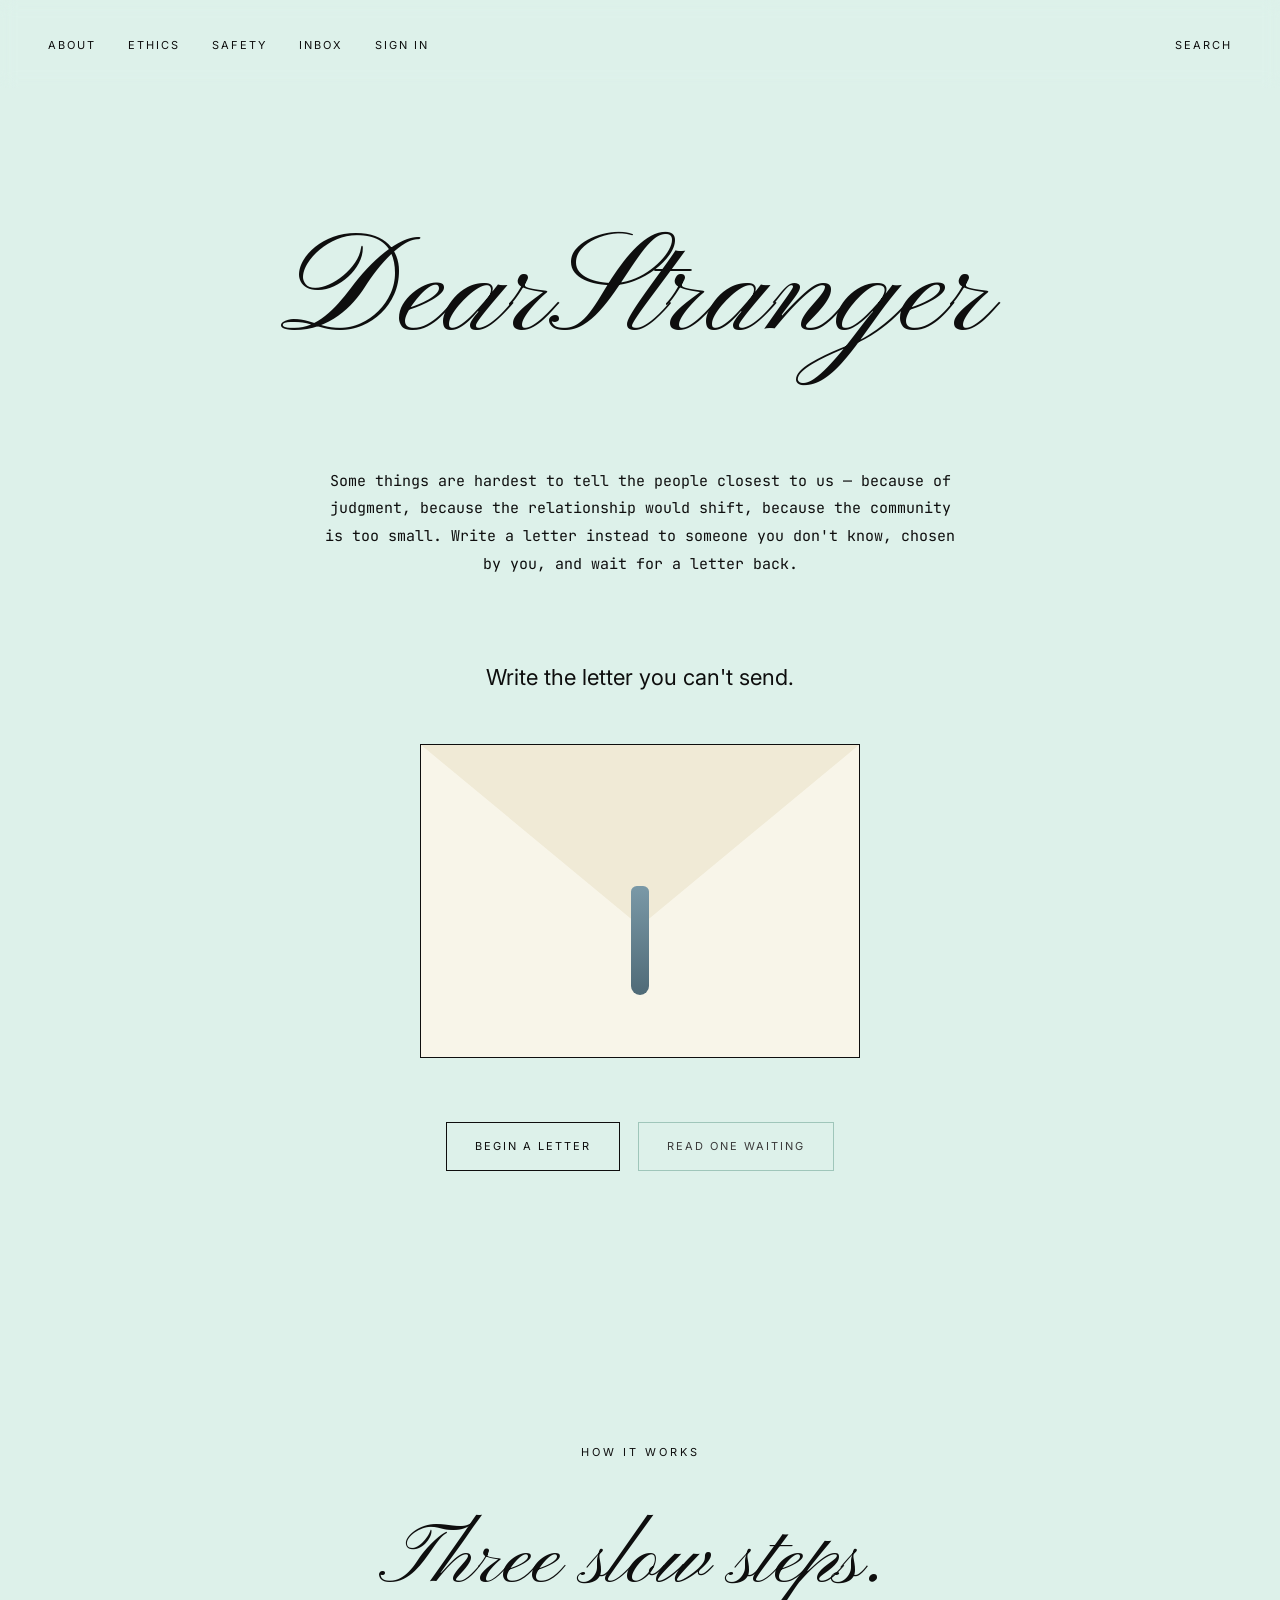
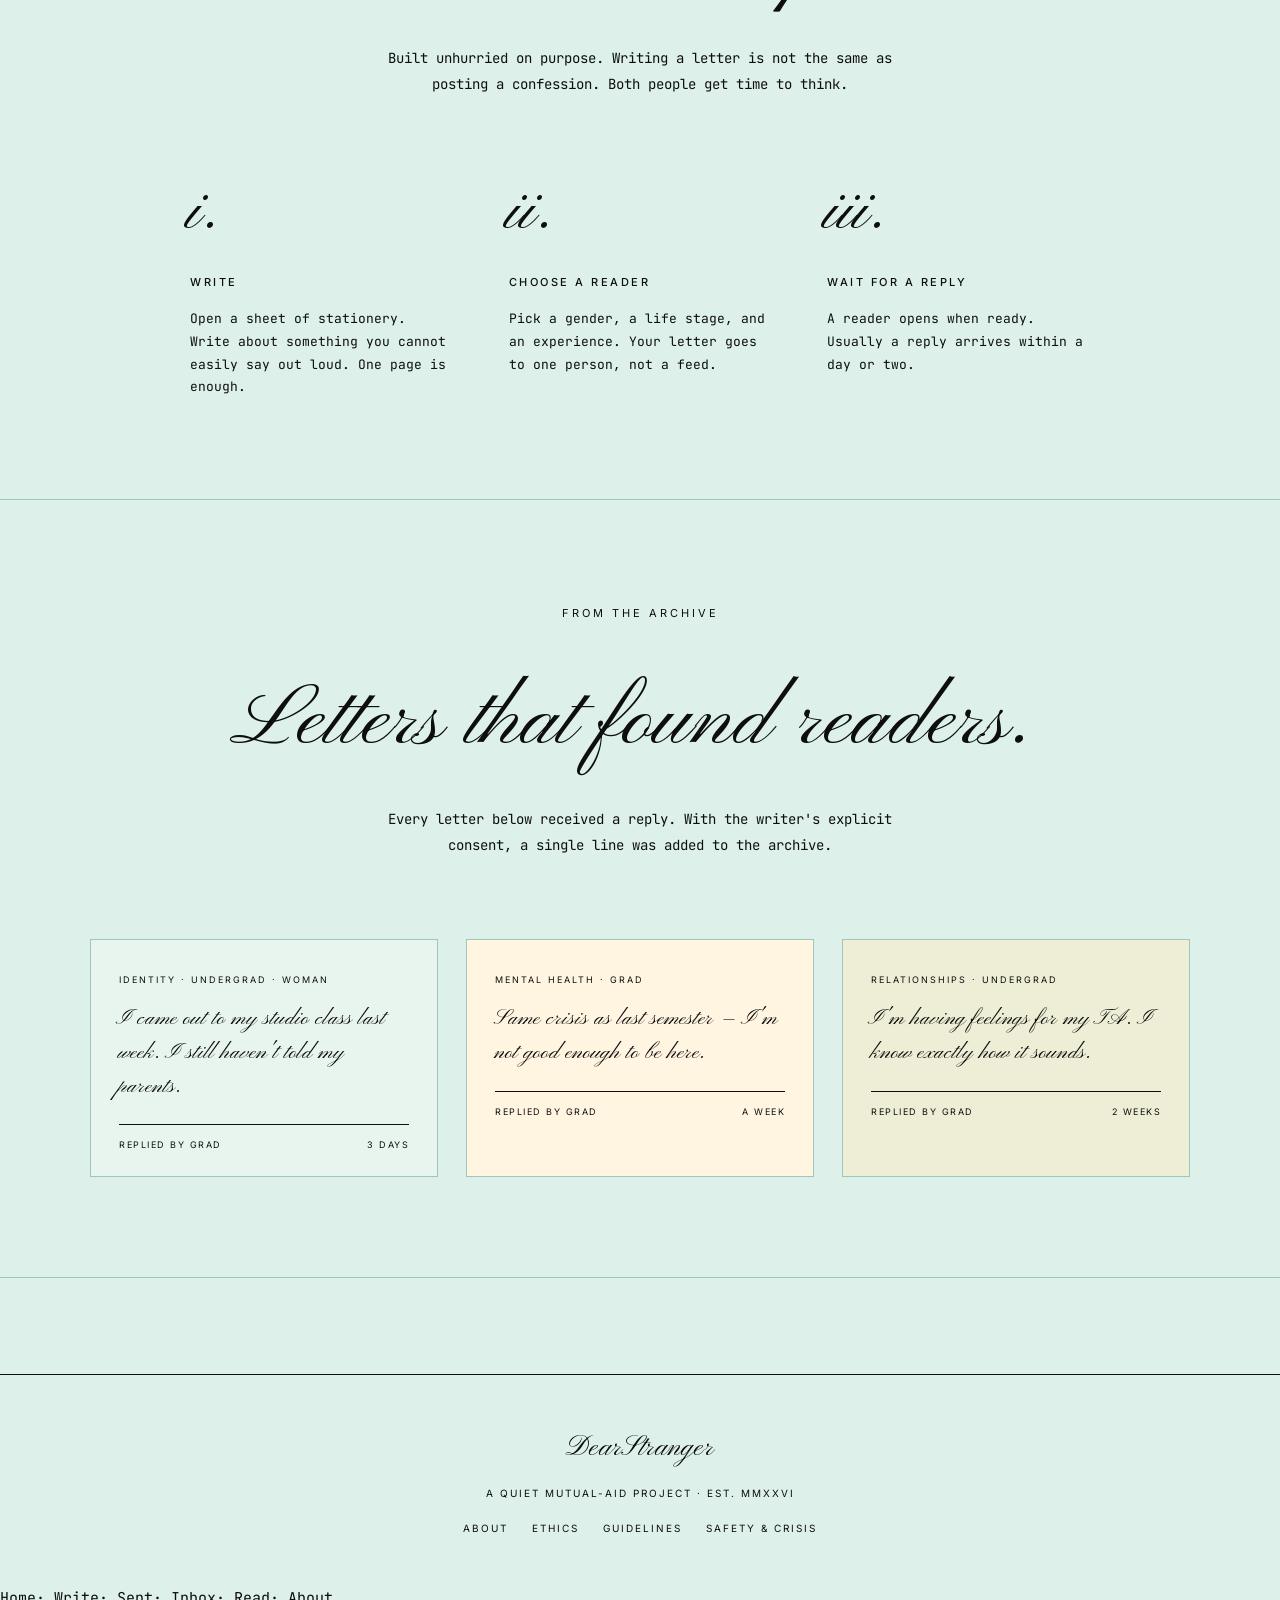
==== index.html @ 9197707f "Add files via upload add prototype%" ====
<!DOCTYPE html>
<html lang="en">
<head>
<meta charset="UTF-8">
<meta name="viewport" content="width=device-width, initial-scale=1.0">
<title>Dear Stranger</title>
<link rel="stylesheet" href="style.css?v=99">
</head>
<body>
 
<header class="site-header">
  <div class="nav-inner">
    <nav class="nav-links">
      <a href="about.html">About</a>
      <a href="about.html#ethics">Ethics</a>
      <a href="about.html#safety">Safety</a>
      <a href="inbox.html">Inbox</a>
      <a href="write.html">Sign In</a>
    </nav>
    <a href="#" class="search">Search</a>
  </div>
</header>
 
<section class="hero">
  <div class="hero-inner">
    <h1>DearStranger</h1>
 
    <p class="lede">
      Some things are hardest to tell the people closest to us — because
      of judgment, because the relationship would shift, because the
      community is too small. Write a letter instead to someone you don't
      know, chosen by you, and wait for a letter back.
    </p>
 
    <div class="sub-head">Write the letter you can't send.</div>
 
    <!-- Envelope illustration (replace with actual image if available) -->
    <div class="hero-envelope">
      <div class="envelope-art">
        <!-- If you save the Pinterest image to /images/envelope-main.jpg,
             it'll render here instead of the CSS illustration: -->
        <!-- <img src="images/envelope-main.jpg" alt="Envelope"> -->
      </div>
    </div>
 
    <div class="hero-cta" style="margin-top: 64px;">
      <a href="write.html" class="btn">Begin a letter</a>
      <a href="inbox.html" class="btn secondary">Read one waiting</a>
    </div>
  </div>
</section>
 
<section class="section">
  <div class="section-inner">
    <div class="kicker">How it works</div>
    <h2>Three slow steps.</h2>
    <p class="sub">Built unhurried on purpose. Writing a letter is not the same as posting a confession. Both people get time to think.</p>
 
    <div class="steps">
      <div class="step">
        <span class="num">i.</span>
        <h3>Write</h3>
        <p>Open a sheet of stationery. Write about something you cannot easily say out loud. One page is enough.</p>
      </div>
      <div class="step">
        <span class="num">ii.</span>
        <h3>Choose a reader</h3>
        <p>Pick a gender, a life stage, and an experience. Your letter goes to one person, not a feed.</p>
      </div>
      <div class="step">
        <span class="num">iii.</span>
        <h3>Wait for a reply</h3>
        <p>A reader opens when ready. Usually a reply arrives within a day or two.</p>
      </div>
    </div>
  </div>
</section>
 
<section class="section alt">
  <div class="section-inner">
    <div class="kicker">From the archive</div>
    <h2>Letters that found readers.</h2>
    <p class="sub">Every letter below received a reply. With the writer's explicit consent, a single line was added to the archive.</p>
 
    <div class="letters-grid">
      <a href="read.html" class="letter-card">
        <span class="tag">Identity · undergrad · woman</span>
        <blockquote>I came out to my studio class last week. I still haven't told my parents.</blockquote>
        <div class="meta"><span>Replied by grad</span><span>3 days</span></div>
      </a>
      <a href="read.html" class="letter-card">
        <span class="tag">Mental health · grad</span>
        <blockquote>Same crisis as last semester — I'm not good enough to be here.</blockquote>
        <div class="meta"><span>Replied by grad</span><span>a week</span></div>
      </a>
      <a href="read.html" class="letter-card">
        <span class="tag">Relationships · undergrad</span>
        <blockquote>I'm having feelings for my TA. I know exactly how it sounds.</blockquote>
        <div class="meta"><span>Replied by grad</span><span>2 weeks</span></div>
      </a>
    </div>
  </div>
</section>
 
<footer class="site-footer">
  <div class="footer-inner">
    <div class="script-mark">DearStranger</div>
    <div>A Quiet Mutual-Aid Project · Est. MMXXVI</div>
    <div class="links">
      <a href="about.html">About</a>
      <a href="about.html#ethics">Ethics</a>
      <a href="about.html#guidelines">Guidelines</a>
      <a href="about.html#safety">Safety &amp; Crisis</a>
    </div>
  </div>
</footer>
 
<nav class="proto-bar">
  <a href="index.html" class="current">Home</a><span class="sep">·</span>
  <a href="write.html">Write</a><span class="sep">·</span>
  <a href="sent.html">Sent</a><span class="sep">·</span>
  <a href="inbox.html">Inbox</a><span class="sep">·</span>
  <a href="read.html">Read</a><span class="sep">·</span>
  <a href="about.html">About</a>
</nav>
 
</body>
</html>
---- style.css ----
/* Dear Stranger — Minimal mint + mono typewriter */

@import url('https://fonts.googleapis.com/css2?family=JetBrains+Mono:wght@300;400;500&family=Inter:wght@400;500&family=Kapakana:wght@400&display=swap');

:root {
  --mint: #DDF1EA;
  --mint-soft: #E8F5EF;
  --paper: #F8F5E9;
  --paper-warm: #F0EAD6;
  --ink: #0E0E0E;
  --ink-soft: #3A3A3A;
  --ink-faint: #7A7A7A;
  --line: #9FC6BA;
  --line-faint: #C5DCD3;
  --accent: #7A99A7;
  --accent-deep: #4F6A77;
  --mono: "JetBrains Mono", ui-monospace, monospace;
  --sans: "Inter", -apple-system, sans-serif;
  --script: "Kapakana", "Pinyon Script", cursive;
  --max: 1100px;
}

* { box-sizing: border-box; }
html, body { margin: 0; padding: 0; font-family: var(--mono); font-size: 15px; line-height: 1.7; color: var(--ink); background: var(--mint); -webkit-font-smoothing: antialiased; }
a { color: var(--ink); text-decoration: none; border-bottom: 1px solid var(--line); padding-bottom: 1px; transition: all .15s; }
a:hover { border-color: var(--accent-deep); color: var(--accent-deep); }
img, svg { max-width: 100%; display: block; }

.site-header { padding: 36px 48px 32px; position: sticky; top: 0; z-index: 10; backdrop-filter: blur(8px); }
.nav-inner { max-width: 1440px; margin: 0 auto; display: flex; justify-content: space-between; align-items: center; gap: 24px; }
.brand { font-family: var(--script); font-size: 32px; color: var(--ink); border: none; }
.nav-links { display: flex; gap: 32px; font-family: var(--sans); font-size: 11px; letter-spacing: 2px; text-transform: uppercase; }
.nav-links a { border: none; color: var(--ink); }
.nav-links a:hover { color: var(--accent-deep); }
.site-header .search { font-family: var(--sans); font-size: 11px; letter-spacing: 2px; text-transform: uppercase; color: var(--ink); border: none; }

.hero { padding: 80px 32px 120px; text-align: center; }
.hero-inner { max-width: 920px; margin: 0 auto; }
.hero h1 { font-family: var(--script); font-weight: 400; font-size: 180px; line-height: 1; margin: 40px 0 80px; color: var(--ink); letter-spacing: -2px; }
.hero p.lede { font-family: var(--mono); font-size: 15px; max-width: 640px; margin: 0 auto 72px; line-height: 1.85; }
.hero .sub-head { font-family: var(--sans); font-size: 22px; margin: 80px 0 48px; }
.hero-cta { display: flex; gap: 18px; justify-content: center; margin-bottom: 48px; flex-wrap: wrap; }
.hero-envelope { margin: 40px auto 0; max-width: 440px; }

.btn { font-family: var(--sans); font-size: 11px; letter-spacing: 2px; text-transform: uppercase; padding: 14px 28px; border: 1px solid var(--ink); background: transparent; color: var(--ink); cursor: pointer; transition: all .2s; display: inline-flex; align-items: center; gap: 10px; text-decoration: none; }
.btn:hover { background: var(--ink); color: var(--mint); }
.btn.secondary { border: 1px solid var(--line); color: var(--ink-soft); }
.btn.secondary:hover { border-color: var(--ink); color: var(--ink); background: transparent; }
.btn.ghost { border: none; border-bottom: 1px solid var(--ink); padding: 6px 2px; font-size: 10px; }
.btn.ghost:hover { border-bottom-color: var(--accent-deep); color: var(--accent-deep); background: transparent; }

.section { padding: 100px 32px; text-align: center; }
.section.alt { border-top: 1px solid var(--line); border-bottom: 1px solid var(--line); }
.section-inner { max-width: var(--max); margin: 0 auto; }
.section .kicker { font-family: var(--sans); font-size: 11px; letter-spacing: 3px; text-transform: uppercase; margin: 0 0 48px; display: inline-block; }
.section h2 { font-family: var(--script); font-weight: 400; font-size: 110px; margin: 0 0 32px; line-height: 0.95; letter-spacing: -1px; }
.section .sub { font-family: var(--mono); font-size: 14px; margin: 0 auto 80px; max-width: 560px; line-height: 1.85; }

.steps { display: grid; grid-template-columns: repeat(3, 1fr); gap: 56px; text-align: left; max-width: 900px; margin: 0 auto; }
.step .num { font-family: var(--script); font-size: 84px; line-height: 0.85; margin-bottom: 24px; display: block; }
.step h3 { font-family: var(--sans); font-size: 11px; letter-spacing: 2.5px; text-transform: uppercase; font-weight: 500; margin: 0 0 16px; }
.step p { font-family: var(--mono); font-size: 13px; line-height: 1.75; margin: 0; }

.letters-grid { display: grid; grid-template-columns: repeat(3, 1fr); gap: 28px; margin-top: 48px; text-align: left; }
.letter-card { background: var(--paper); border: 1px solid var(--line); padding: 32px 28px 24px; transition: transform .25s; cursor: pointer; display: block; }
.letter-card:nth-child(1) { background: var(--mint-soft); }
.letter-card:nth-child(2) { background: #FFF5E1; }
.letter-card:nth-child(3) { background: #EDEED5; }
.letter-card:hover { transform: translateY(-2px); }
.letter-card .tag { font-family: var(--sans); font-size: 9px; letter-spacing: 2px; text-transform: uppercase; margin-bottom: 16px; display: block; }
.letter-card blockquote { font-family: var(--script); font-size: 28px; margin: 0 0 20px; line-height: 1.2; }
.letter-card .meta { font-family: var(--sans); font-size: 9px; letter-spacing: 1.5px; text-transform: uppercase; border-top: 1px solid var(--ink); padding-top: 12px; display: flex; justify-content: space-between; }

.stationery { background: var(--paper); border: 1px solid var(--line); padding: 48px 52px; background-image: repeating-linear-gradient(to bottom, transparent 0 28px, var(--line-faint) 28px 29px); }
.stationery .salutation { font-family: var(--script); font-size: 44px; margin: 0 0 12px; line-height: 1; }
.stationery textarea { width: 100%; min-height: 300px; border: none; background: transparent; resize: vertical; font-family: var(--mono); font-size: 14px; line-height: 29px; color: var(--ink); outline: none; }
.stationery textarea::placeholder { color: var(--ink-faint); font-style: italic; }
.stationery .signature { font-family: var(--script); font-size: 36px; margin-top: 24px; text-align: right; line-height: 1; }

.filter-group { margin-bottom: 32px; }
.filter-group .label { font-family: var(--sans); font-size: 10px; letter-spacing: 2.5px; text-transform: uppercase; margin-bottom: 14px; display: flex; align-items: center; gap: 12px; }
.filter-group .label::after { content: ""; flex: 1; height: 1px; background: var(--ink); }
.chips { display: flex; flex-wrap: wrap; gap: 8px; }
.chip { font-family: var(--mono); font-size: 13px; padding: 6px 16px; border: 1px solid var(--ink); background: transparent; color: var(--ink); cursor: pointer; transition: all .15s; }
.chip:hover { background: var(--mint-soft); }
.chip.active { background: var(--ink); color: var(--mint); }

.page { max-width: var(--max); margin: 0 auto; padding: 60px 32px 100px; }
.narrow { max-width: 720px; margin: 0 auto; }
.page-eyebrow { font-family: var(--sans); font-size: 10px; letter-spacing: 3px; text-transform: uppercase; margin-bottom: 20px; text-align: center; }
.page-title { font-family: var(--script); font-weight: 400; font-size: 120px; margin: 0 0 64px; line-height: 0.95; text-align: center; letter-spacing: -1px; }
.page-title em, .hero h1 em, .section h2 em, .prose h1 em, .prose h2 em, .confirm h1 em { font-family: var(--script); font-style: normal; }

.write-layout { display: grid; grid-template-columns: 1fr 300px; gap: 56px; max-width: 1080px; margin: 48px auto 0; align-items: start; }
.write-aside { border: 1px solid var(--ink); padding: 26px 24px; font-size: 13px; position: sticky; top: 120px; }
.write-aside h4 { font-family: var(--sans); font-size: 10px; letter-spacing: 2.5px; text-transform: uppercase; font-weight: 500; margin: 0 0 16px; }
.write-aside p, .write-aside li { font-family: var(--mono); font-size: 12px; line-height: 1.65; }
.write-aside ol { padding-left: 18px; margin: 0; }
.write-aside li { margin-bottom: 10px; }
.write-actions { display: flex; justify-content: space-between; align-items: center; margin-top: 28px; padding-top: 24px; border-top: 1px solid var(--ink); }
.write-actions .count { font-family: var(--sans); font-size: 10px; letter-spacing: 2px; text-transform: uppercase; }

.tabs { display: flex; gap: 36px; border-bottom: 1px solid var(--ink); margin-bottom: 32px; justify-content: center; }
.tab { font-family: var(--sans); font-size: 10px; letter-spacing: 2.5px; padding: 14px 0; border: none; border-bottom: 1px solid transparent; color: var(--ink-faint); cursor: pointer; text-transform: uppercase; background: none; }
.tab.active { color: var(--ink); border-bottom-color: var(--ink); }
.tab .count { font-family: var(--script); font-size: 20px; color: var(--ink); margin-left: 4px; line-height: 1; }

.inbox-list { list-style: none; padding: 0; margin: 0; }
.inbox-item { display: grid; grid-template-columns: 48px 1fr auto; gap: 24px; padding: 24px 4px; border-bottom: 1px solid var(--line-faint); align-items: center; cursor: pointer; text-decoration: none; color: inherit; transition: all .15s; }
.inbox-item:hover { background: var(--mint-soft); }
.inbox-item .icon { width: 42px; height: 28px; background: var(--paper); border: 1px solid var(--ink); position: relative; }
.inbox-item .icon::before { content: ''; position: absolute; top: -1px; left: -1px; right: -1px; height: 55%; background: var(--paper-warm); clip-path: polygon(0 0, 100% 0, 50% 100%); border-bottom: 1px solid var(--ink); }
.inbox-item .body .tag-row { font-family: var(--sans); font-size: 9px; letter-spacing: 2px; text-transform: uppercase; margin-bottom: 8px; }
.inbox-item .body .preview { font-family: var(--mono); font-size: 14px; line-height: 1.5; overflow: hidden; text-overflow: ellipsis; display: -webkit-box; -webkit-line-clamp: 1; -webkit-box-orient: vertical; }
.inbox-item .when { font-family: var(--sans); font-size: 9px; letter-spacing: 1.5px; white-space: nowrap; text-transform: uppercase; }
.inbox-item.unread .icon::after { content: ''; position: absolute; right: -6px; top: -3px; width: 7px; height: 7px; background: var(--ink); border-radius: 50%; }

.read-meta { font-family: var(--sans); font-size: 10px; letter-spacing: 2px; text-transform: uppercase; margin-bottom: 28px; display: flex; gap: 12px; justify-content: space-between; padding-bottom: 18px; border-bottom: 1px solid var(--ink); }
.read-meta a { color: var(--ink); border: none; }
.received-letter { margin-bottom: 56px; }
.received-letter .body { font-family: var(--mono); font-size: 14px; line-height: 29px; white-space: pre-wrap; }
.divider-or { display: flex; align-items: center; gap: 22px; font-family: var(--script); font-size: 42px; color: var(--ink); margin: 64px 0 32px; justify-content: center; line-height: 1; }
.divider-or::before, .divider-or::after { content: ''; flex: 1; height: 1px; background: var(--ink); max-width: 200px; }

.site-footer { padding: 56px 32px 48px; border-top: 1px solid var(--ink); font-family: var(--sans); font-size: 10px; letter-spacing: 2px; margin-top: 96px; text-transform: uppercase; text-align: center; }
.footer-inner { max-width: var(--max); margin: 0 auto; display: flex; flex-direction: column; gap: 18px; align-items: center; }
.footer-inner .script-mark { font-family: var(--script); font-size: 36px; letter-spacing: 0; text-transform: none; line-height: 1; }
.footer-inner .links { display: flex; gap: 24px; flex-wrap: wrap; justify-content: center; }
.footer-inner a { border: none; color: var(--ink); }

.confirm { text-align: center; padding: 72px 32px; max-width: 640px; margin: 0 auto; }
.confirm .eyebrow { font-family: var(--sans); font-size: 10px; letter-spacing: 3px; text-transform: uppercase; margin-bottom: 32px; }
.confirm h1 { font-family: var(--script); font-size: 140px; font-weight: 400; margin: 24px 0 32px; line-height: 0.9; letter-spacing: -1px; }
.confirm p { font-family: var(--mono); font-size: 14px; margin: 0 auto 20px; line-height: 1.85; max-width: 440px; }

.prose { max-width: 680px; margin: 0 auto; }
.prose h1 { font-family: var(--script); font-weight: 400; font-size: 120px; margin: 0 0 40px; line-height: 0.95; text-align: center; letter-spacing: -1px; }
.prose h2 { font-family: var(--script); font-weight: 400; font-size: 56px; margin: 72px 0 20px; line-height: 1; text-align: center; }
.prose h3 { font-family: var(--sans); font-size: 11px; font-weight: 500; letter-spacing: 2.5px; text-transform: uppercase; margin: 36px 0 12px; text-align: center; }
.prose p { font-family: var(--mono); font-size: 14px; line-height: 1.85; margin: 0 0 22px; }
.prose ul { padding-left: 22px; }
.prose li { margin-bottom: 10px; line-height: 1.7; font-family: var(--mono); font-size: 14px; }

.envelope-art { position: relative; width: 440px; margin: 0 auto; aspect-ratio: 1.4 / 1; background: var(--paper); border: 1px solid var(--ink); overflow: hidden; }
.envelope-art::before { content: ""; position: absolute; top: -1px; left: -1px; right: -1px; height: 58%; background: var(--paper-warm); clip-path: polygon(0 0, 100% 0, 50% 100%); border-bottom: 1px solid var(--ink); }
.envelope-art::after { content: ""; position: absolute; left: 50%; top: 45%; width: 18px; height: 35%; background: linear-gradient(to bottom, var(--accent), var(--accent-deep)); transform: translateX(-50%); border-radius: 9px 9px 14px 14px; }
.envelope-art .stamp, .envelope-art .address { display: none; }

@media (max-width: 840px) {
  html, body { font-size: 14px; }
  .site-header { padding: 24px 20px 20px; }
  .nav-inner { gap: 16px; flex-wrap: wrap; }
  .nav-links { gap: 14px; font-size: 10px; }
  .hero { padding: 40px 20px 72px; }
  .hero h1 { font-size: 92px; margin: 20px 0 48px; }
  .hero .sub-head { font-size: 18px; margin: 48px 0 32px; }
  .section { padding: 64px 20px; }
  .section h2 { font-size: 64px; }
  .steps { grid-template-columns: 1fr; gap: 36px; }
  .letters-grid { grid-template-columns: 1fr; gap: 18px; }
  .write-layout { grid-template-columns: 1fr; gap: 32px; }
  .write-aside { position: static; order: -1; }
  .stationery { padding: 32px 24px; }
  .page-title { font-size: 72px; margin-bottom: 40px; }
  .prose h1 { font-size: 72px; }
  .prose h2 { font-size: 40px; }
  .confirm { padding: 48px 20px; }
  .confirm h1 { font-size: 76px; }
  .envelope-art { width: 280px; }
  .hero-cta { flex-direction: column; align-items: stretch; max-width: 280px; margin: 0 auto 36px; }
}
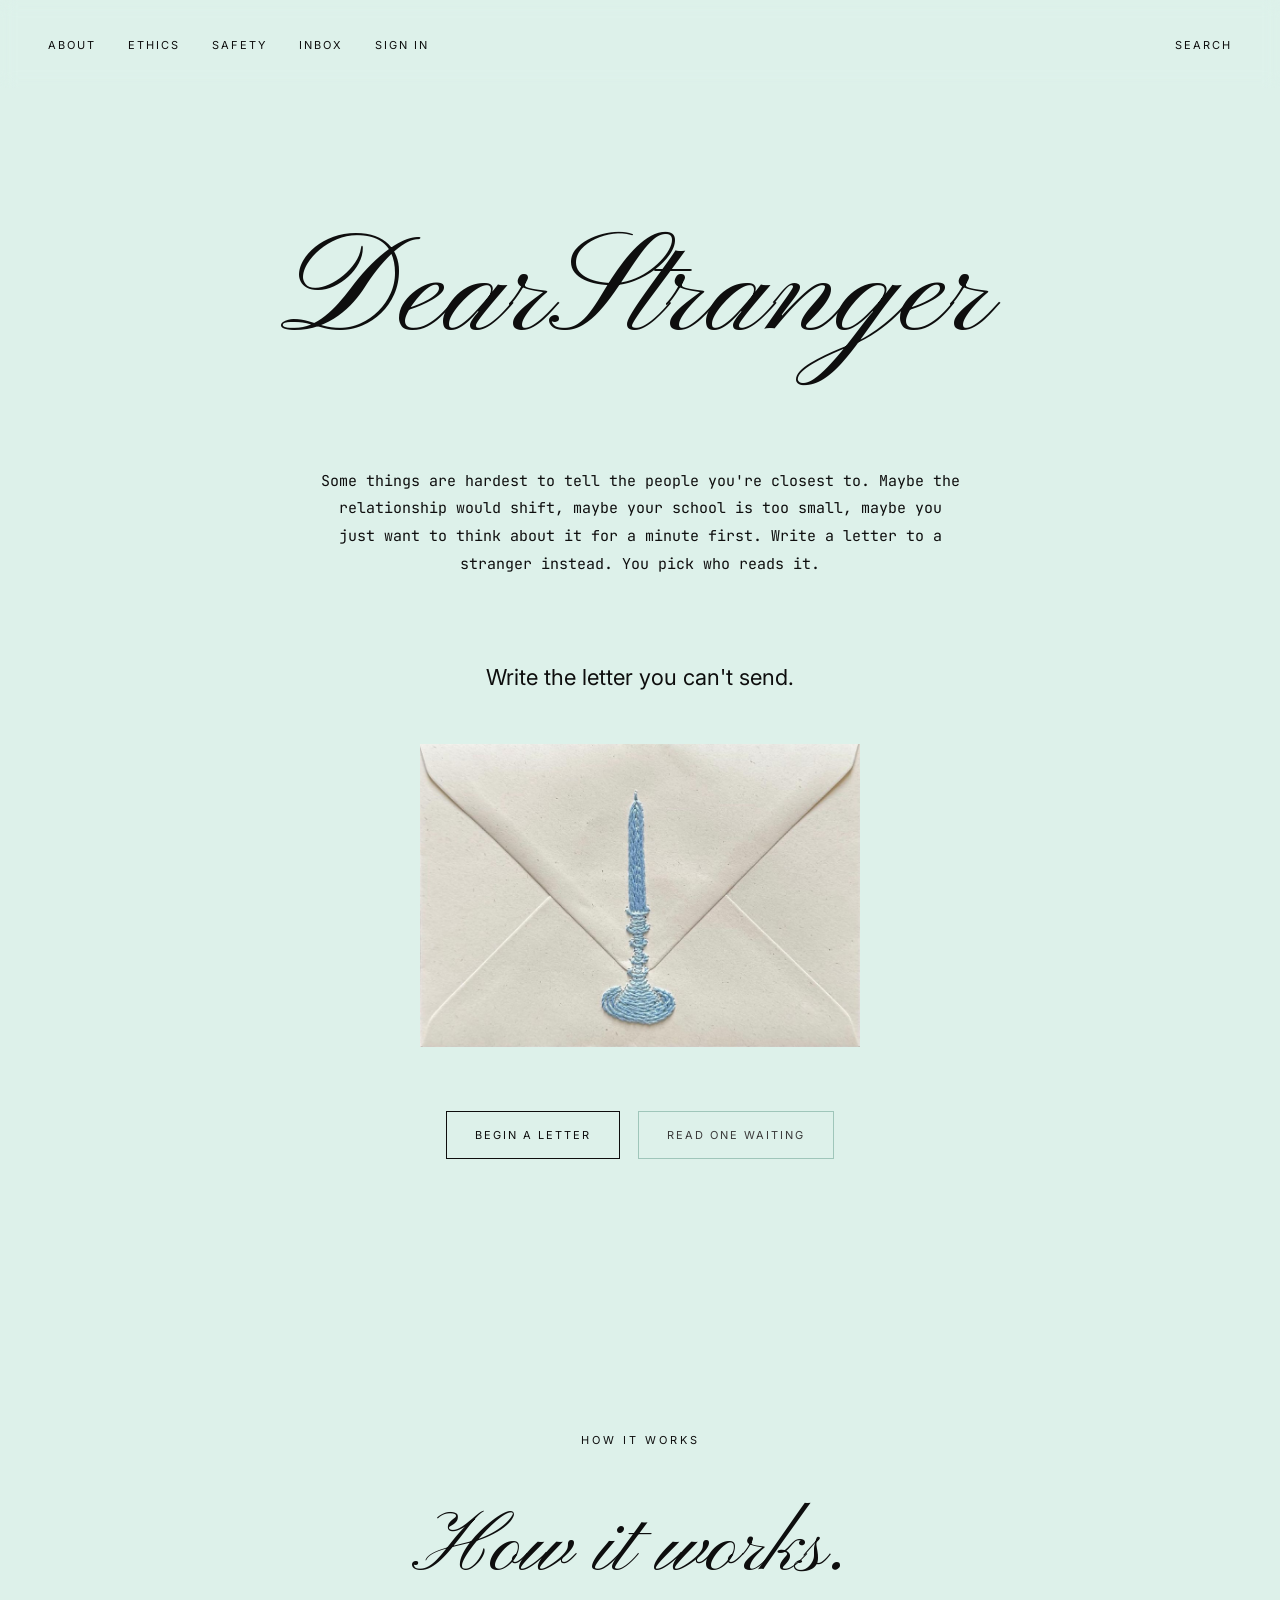
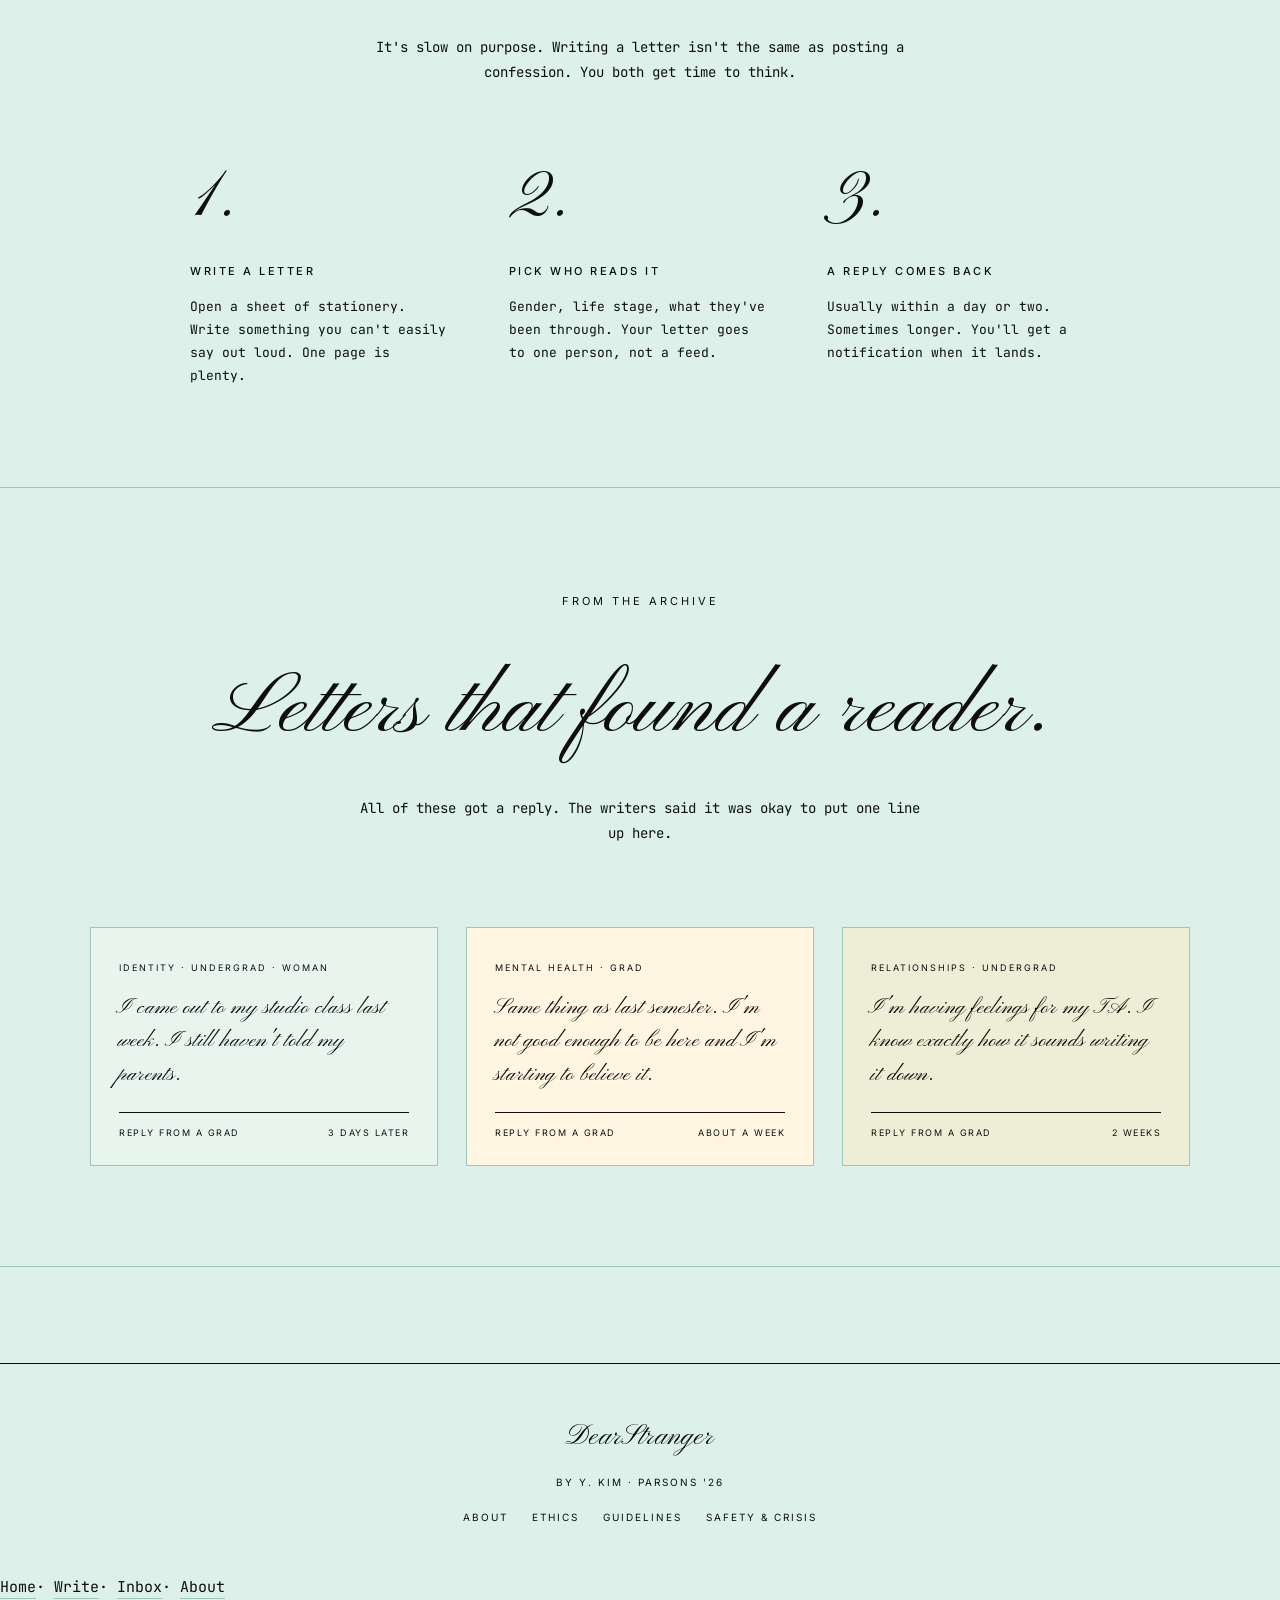
==== commit 84bdd444: "Revise content and update navigation links Updated text content for clarity and engagement in variou" ====
--- a/index.html
+++ b/index.html
@@ -7,7 +7,7 @@
 <link rel="stylesheet" href="style.css?v=99">
 </head>
 <body>
- 
+
 <header class="site-header">
   <div class="nav-inner">
     <nav class="nav-links">
@@ -20,92 +20,87 @@
     <a href="#" class="search">Search</a>
   </div>
 </header>
- 
+
 <section class="hero">
   <div class="hero-inner">
     <h1>DearStranger</h1>
- 
+
     <p class="lede">
-      Some things are hardest to tell the people closest to us — because
-      of judgment, because the relationship would shift, because the
-      community is too small. Write a letter instead to someone you don't
-      know, chosen by you, and wait for a letter back.
+      Some things are hardest to tell the people you're closest to. Maybe
+      the relationship would shift, maybe your school is too small, maybe
+      you just want to think about it for a minute first. Write a letter
+      to a stranger instead. You pick who reads it.
     </p>
- 
+
     <div class="sub-head">Write the letter you can't send.</div>
- 
-    <!-- Envelope illustration (replace with actual image if available) -->
+
     <div class="hero-envelope">
-      <div class="envelope-art">
-        <!-- If you save the Pinterest image to /images/envelope-main.jpg,
-             it'll render here instead of the CSS illustration: -->
-        <!-- <img src="images/envelope-main.jpg" alt="Envelope"> -->
-      </div>
+      <img src="Envelope2.jpg" alt="Envelope" style="width: 100%; max-width: 480px; height: auto; display: block; margin: 0 auto;">
     </div>
- 
+
     <div class="hero-cta" style="margin-top: 64px;">
       <a href="write.html" class="btn">Begin a letter</a>
       <a href="inbox.html" class="btn secondary">Read one waiting</a>
     </div>
   </div>
 </section>
- 
+
 <section class="section">
   <div class="section-inner">
     <div class="kicker">How it works</div>
-    <h2>Three slow steps.</h2>
-    <p class="sub">Built unhurried on purpose. Writing a letter is not the same as posting a confession. Both people get time to think.</p>
- 
+    <h2>How it works.</h2>
+    <p class="sub">It's slow on purpose. Writing a letter isn't the same as posting a confession. You both get time to think.</p>
+
     <div class="steps">
       <div class="step">
-        <span class="num">i.</span>
-        <h3>Write</h3>
-        <p>Open a sheet of stationery. Write about something you cannot easily say out loud. One page is enough.</p>
+        <span class="num">1.</span>
+        <h3>Write a letter</h3>
+        <p>Open a sheet of stationery. Write something you can't easily say out loud. One page is plenty.</p>
       </div>
       <div class="step">
-        <span class="num">ii.</span>
-        <h3>Choose a reader</h3>
-        <p>Pick a gender, a life stage, and an experience. Your letter goes to one person, not a feed.</p>
+        <span class="num">2.</span>
+        <h3>Pick who reads it</h3>
+        <p>Gender, life stage, what they've been through. Your letter goes to one person, not a feed.</p>
       </div>
       <div class="step">
-        <span class="num">iii.</span>
-        <h3>Wait for a reply</h3>
-        <p>A reader opens when ready. Usually a reply arrives within a day or two.</p>
+        <span class="num">3.</span>
+        <h3>A reply comes back</h3>
+        <p>Usually within a day or two. Sometimes longer. You'll get a notification when it lands.</p>
       </div>
     </div>
   </div>
 </section>
- 
+
 <section class="section alt">
   <div class="section-inner">
     <div class="kicker">From the archive</div>
-    <h2>Letters that found readers.</h2>
-    <p class="sub">Every letter below received a reply. With the writer's explicit consent, a single line was added to the archive.</p>
- 
+    <h2>Letters that found a reader.</h2>
+    <p class="sub">All of these got a reply. The writers said it was okay to put one line up here.</p>
+
     <div class="letters-grid">
       <a href="read.html" class="letter-card">
         <span class="tag">Identity · undergrad · woman</span>
         <blockquote>I came out to my studio class last week. I still haven't told my parents.</blockquote>
-        <div class="meta"><span>Replied by grad</span><span>3 days</span></div>
+        <div class="meta"><span>Reply from a grad</span><span>3 days later</span></div>
       </a>
       <a href="read.html" class="letter-card">
         <span class="tag">Mental health · grad</span>
-        <blockquote>Same crisis as last semester — I'm not good enough to be here.</blockquote>
-        <div class="meta"><span>Replied by grad</span><span>a week</span></div>
+        <blockquote>Same thing as last semester. I'm not good enough to be here and I'm starting to believe it.</blockquote>
+        <div class="meta"><span>Reply from a grad</span><span>about a week</span></div>
       </a>
       <a href="read.html" class="letter-card">
         <span class="tag">Relationships · undergrad</span>
-        <blockquote>I'm having feelings for my TA. I know exactly how it sounds.</blockquote>
-        <div class="meta"><span>Replied by grad</span><span>2 weeks</span></div>
+        <blockquote>I'm having feelings for my TA. I know exactly how it sounds writing it down.</blockquote>
+        <div class="meta"><span>Reply from a grad</span><span>2 weeks</span></div>
       </a>
     </div>
   </div>
 </section>
- 
+
 <footer class="site-footer">
   <div class="footer-inner">
     <div class="script-mark">DearStranger</div>
-    <div>A Quiet Mutual-Aid Project · Est. MMXXVI</div>
+    <div>By Y. Kim · Parsons '26</div>
     <div class="links">
       <a href="about.html">About</a>
       <a href="about.html#ethics">Ethics</a>
@@ -114,16 +109,13 @@
     </div>
   </div>
 </footer>
- 
+
 <nav class="proto-bar">
   <a href="index.html" class="current">Home</a><span class="sep">·</span>
   <a href="write.html">Write</a><span class="sep">·</span>
-  <a href="sent.html">Sent</a><span class="sep">·</span>
   <a href="inbox.html">Inbox</a><span class="sep">·</span>
-  <a href="read.html">Read</a><span class="sep">·</span>
   <a href="about.html">About</a>
 </nav>
- 
+
 </body>
 </html>
- 
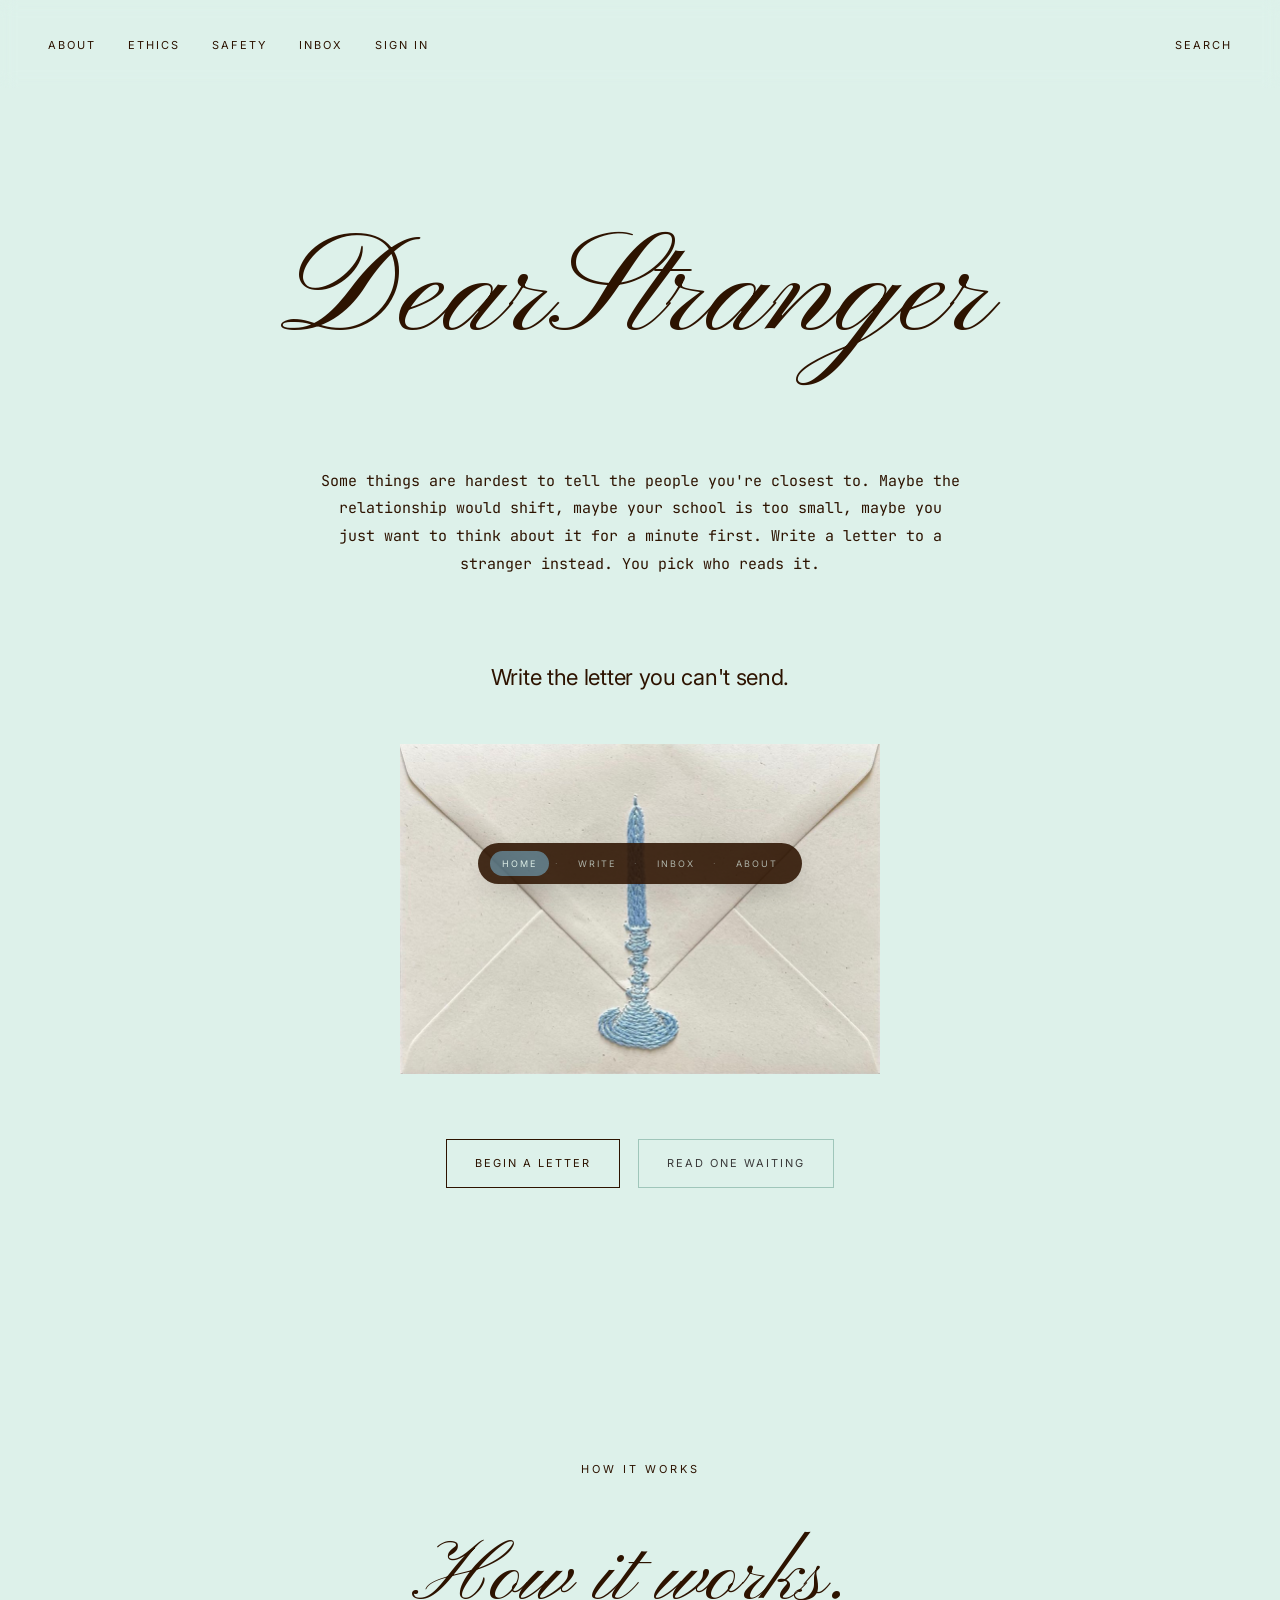
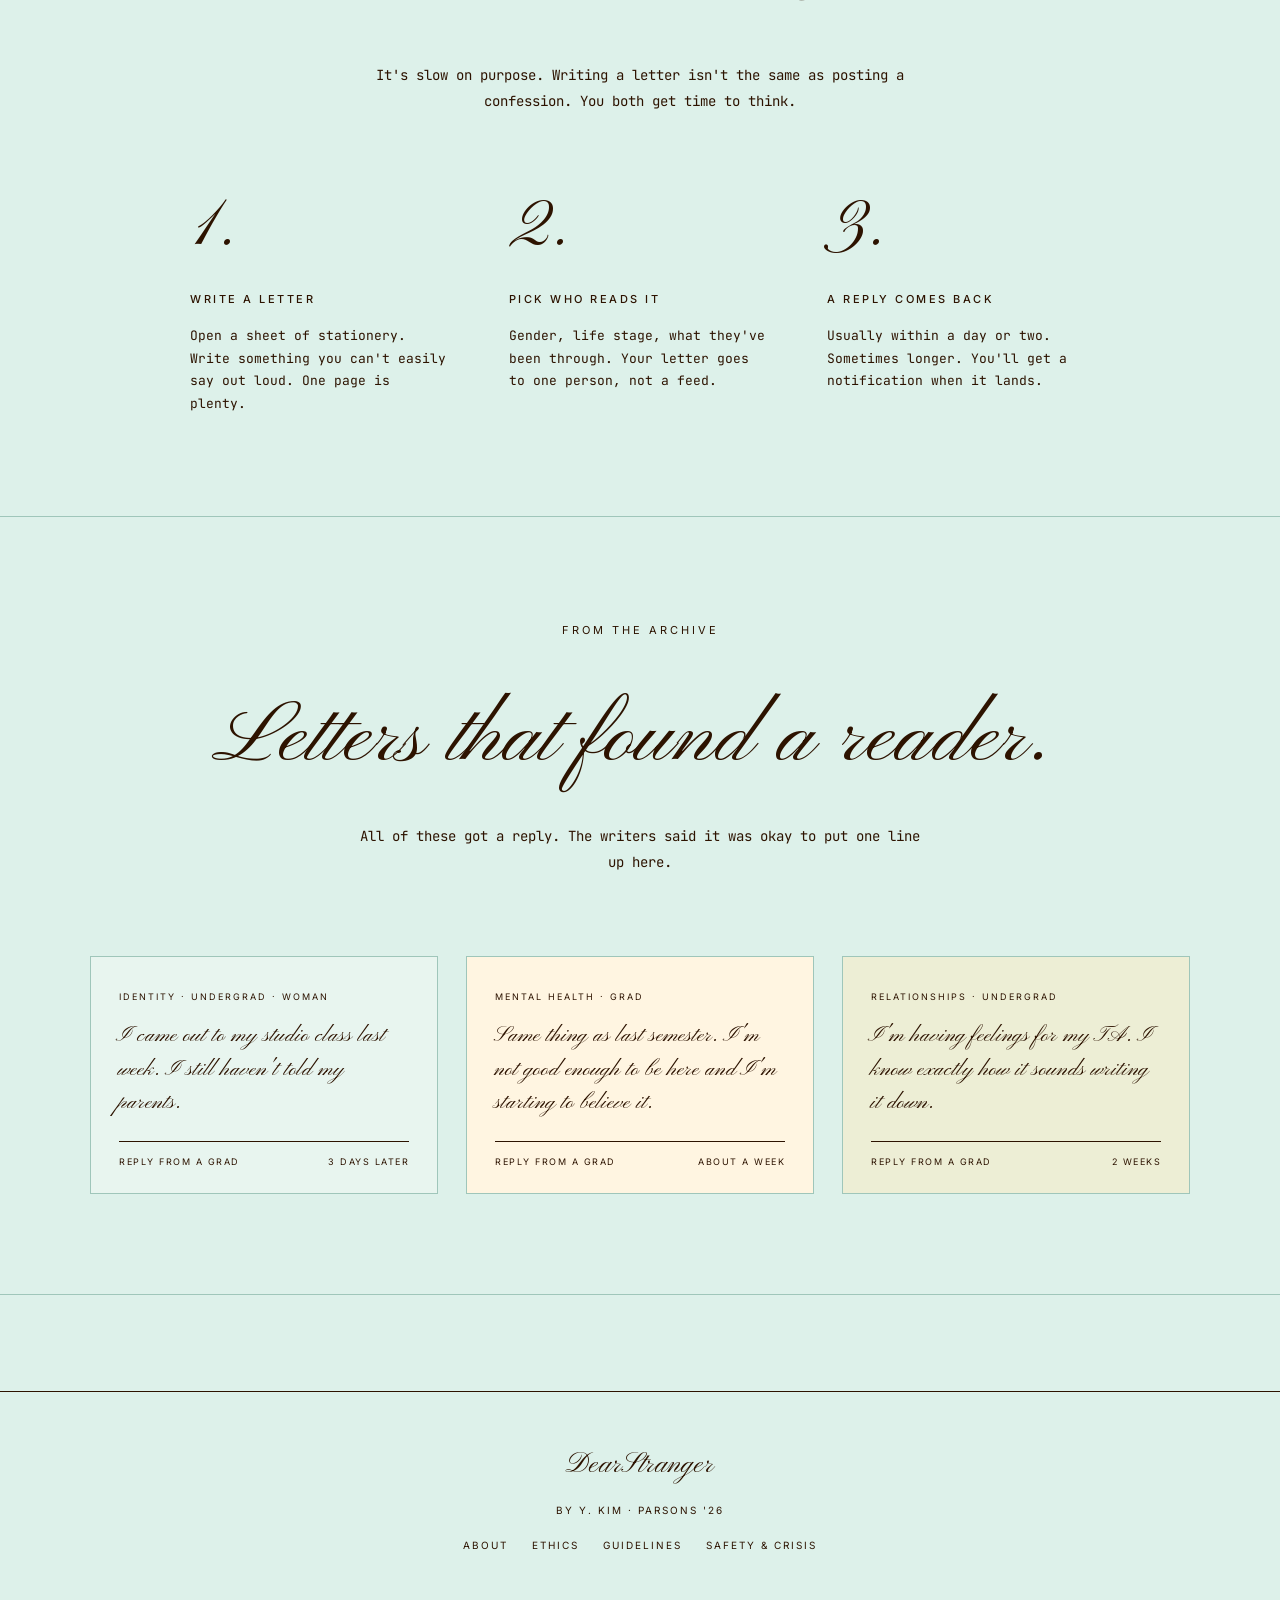
==== commit 06825c8b: "Enhance hero envelope link with styles and images Updated the stylesheet link and added styles for t" ====
--- a/index.html
+++ b/index.html
@@ -4,7 +4,56 @@
 <meta charset="UTF-8">
 <meta name="viewport" content="width=device-width, initial-scale=1.0">
 <title>Dear Stranger</title>
-<link rel="stylesheet" href="style.css?v=99">
+<link rel="stylesheet" href="style.css?v=100">
+<style>
+  .hero-envelope-link {
+    position: relative;
+    display: block;
+    width: 100%;
+    max-width: 480px;
+    margin: 0 auto;
+    border: none !important;
+    text-decoration: none;
+    cursor: pointer;
+  }
+  .hero-envelope-link img {
+    width: 100%;
+    height: auto;
+    display: block;
+    transition: opacity .4s ease;
+  }
+  .hero-envelope-link .env-open {
+    position: absolute;
+    top: 50%;
+    left: 50%;
+    transform: translate(-50%, -50%);
+    opacity: 0;
+    pointer-events: none;
+    width: 100%;
+    max-width: 100%;
+  }
+  .hero-envelope-link:hover .env-closed { opacity: 0; }
+  .hero-envelope-link:hover .env-open { opacity: 1; }
+  .hero-envelope-link .env-cta {
+    position: absolute;
+    top: 38%;
+    left: 50%;
+    transform: translate(-50%, -50%);
+    font-family: var(--script);
+    font-size: 56px;
+    color: var(--ink);
+    opacity: 0;
+    transition: opacity .4s ease .1s;
+    pointer-events: none;
+    white-space: nowrap;
+    line-height: 1;
+    letter-spacing: -1px;
+  }
+  .hero-envelope-link:hover .env-cta { opacity: 1; }
+  @media (max-width: 840px) {
+    .hero-envelope-link .env-cta { font-size: 36px; }
+  }
+</style>
 </head>
 <body>
 
@@ -34,9 +83,11 @@
 
     <div class="sub-head">Write the letter you can't send.</div>
 
-    <div class="hero-envelope">
-      <img src="Envelope2.jpg" alt="Envelope" style="width: 100%; max-width: 480px; height: auto; display: block; margin: 0 auto;">
-    </div>
+    <a href="write.html" class="hero-envelope-link">
+      <img src="Envelope2.jpg" alt="Envelope" class="env-closed">
+      <img src="Envelope_open.jpg" alt="Open envelope" class="env-open">
+      <span class="env-cta">Write your letter</span>
+    </a>
 
     <div class="hero-cta" style="margin-top: 64px;">
       <a href="write.html" class="btn">Begin a letter</a>
--- a/style.css
+++ b/style.css
@@ -1,4 +1,7 @@
-/* Dear Stranger — Minimal mint + mono typewriter */
+/* =========================================================
+   Dear Stranger — Minimal mint + mono typewriter
+   Type: Kapakana (script) · JetBrains Mono (body) · Inter (UI)
+   ========================================================= */
 
 @import url('https://fonts.googleapis.com/css2?family=JetBrains+Mono:wght@300;400;500&family=Inter:wght@400;500&family=Kapakana:wght@400&display=swap');
 
@@ -7,165 +10,842 @@
   --mint-soft: #E8F5EF;
   --paper: #F8F5E9;
   --paper-warm: #F0EAD6;
-  --ink: #0E0E0E;
+  --ink: #2D1300;
   --ink-soft: #3A3A3A;
   --ink-faint: #7A7A7A;
+  --ink-whisper: #B0B0B0;
   --line: #9FC6BA;
   --line-faint: #C5DCD3;
   --accent: #7A99A7;
   --accent-deep: #4F6A77;
-  --mono: "JetBrains Mono", ui-monospace, monospace;
-  --sans: "Inter", -apple-system, sans-serif;
+
+  --mono: "JetBrains Mono", ui-monospace, "Courier New", monospace;
+  --sans: "Inter", -apple-system, BlinkMacSystemFont, sans-serif;
   --script: "Kapakana", "Pinyon Script", cursive;
+
   --max: 1100px;
 }
 
 * { box-sizing: border-box; }
-html, body { margin: 0; padding: 0; font-family: var(--mono); font-size: 15px; line-height: 1.7; color: var(--ink); background: var(--mint); -webkit-font-smoothing: antialiased; }
+
+html, body {
+  margin: 0;
+  padding: 0;
+  font-family: var(--mono);
+  font-size: 15px;
+  line-height: 1.7;
+  color: var(--ink);
+  background-color: var(--mint);
+  -webkit-font-smoothing: antialiased;
+  text-rendering: optimizeLegibility;
+}
+
 a { color: var(--ink); text-decoration: none; border-bottom: 1px solid var(--line); padding-bottom: 1px; transition: all .15s; }
 a:hover { border-color: var(--accent-deep); color: var(--accent-deep); }
+
 img, svg { max-width: 100%; display: block; }
 
-.site-header { padding: 36px 48px 32px; position: sticky; top: 0; z-index: 10; backdrop-filter: blur(8px); }
-.nav-inner { max-width: 1440px; margin: 0 auto; display: flex; justify-content: space-between; align-items: center; gap: 24px; }
-.brand { font-family: var(--script); font-size: 32px; color: var(--ink); border: none; }
-.nav-links { display: flex; gap: 32px; font-family: var(--sans); font-size: 11px; letter-spacing: 2px; text-transform: uppercase; }
+/* =========================================================
+   Header — minimal, all caps sans
+   ========================================================= */
+.site-header {
+  padding: 36px 48px 32px;
+  background: transparent;
+  position: sticky;
+  top: 0;
+  z-index: 10;
+  backdrop-filter: blur(8px);
+  -webkit-backdrop-filter: blur(8px);
+}
+.nav-inner {
+  max-width: 1440px;
+  margin: 0 auto;
+  display: flex;
+  justify-content: space-between;
+  align-items: center;
+  gap: 24px;
+}
+.brand {
+  font-family: var(--sans);
+  font-size: 11px;
+  letter-spacing: 2px;
+  text-transform: uppercase;
+  color: var(--ink);
+  border: none;
+  font-weight: 500;
+  opacity: 0;
+  pointer-events: none;
+}
+.nav-links {
+  display: flex;
+  gap: 32px;
+  font-family: var(--sans);
+  font-size: 11px;
+  letter-spacing: 2px;
+  text-transform: uppercase;
+  font-weight: 400;
+}
 .nav-links a { border: none; color: var(--ink); }
 .nav-links a:hover { color: var(--accent-deep); }
-.site-header .search { font-family: var(--sans); font-size: 11px; letter-spacing: 2px; text-transform: uppercase; color: var(--ink); border: none; }
-
-.hero { padding: 80px 32px 120px; text-align: center; }
+.site-header .search {
+  font-family: var(--sans);
+  font-size: 11px;
+  letter-spacing: 2px;
+  text-transform: uppercase;
+  color: var(--ink);
+  border: none;
+}
+
+/* =========================================================
+   Hero — maximum minimal
+   ========================================================= */
+.hero {
+  padding: 80px 32px 120px;
+  text-align: center;
+  position: relative;
+}
 .hero-inner { max-width: 920px; margin: 0 auto; }
-.hero h1 { font-family: var(--script); font-weight: 400; font-size: 180px; line-height: 1; margin: 40px 0 80px; color: var(--ink); letter-spacing: -2px; }
-.hero p.lede { font-family: var(--mono); font-size: 15px; max-width: 640px; margin: 0 auto 72px; line-height: 1.85; }
-.hero .sub-head { font-family: var(--sans); font-size: 22px; margin: 80px 0 48px; }
-.hero-cta { display: flex; gap: 18px; justify-content: center; margin-bottom: 48px; flex-wrap: wrap; }
-.hero-envelope { margin: 40px auto 0; max-width: 440px; }
-
-.btn { font-family: var(--sans); font-size: 11px; letter-spacing: 2px; text-transform: uppercase; padding: 14px 28px; border: 1px solid var(--ink); background: transparent; color: var(--ink); cursor: pointer; transition: all .2s; display: inline-flex; align-items: center; gap: 10px; text-decoration: none; }
+
+.hero .eyebrow {
+  font-family: var(--sans);
+  font-size: 11px;
+  letter-spacing: 3px;
+  text-transform: uppercase;
+  color: var(--ink);
+  margin-bottom: 60px;
+  display: none;
+}
+
+.hero h1 {
+  font-family: var(--script);
+  font-weight: 400;
+  font-size: 180px;
+  line-height: 1;
+  margin: 40px 0 80px;
+  color: var(--ink);
+  letter-spacing: -2px;
+}
+.hero h1 em {
+  font-family: var(--script);
+  font-style: normal;
+}
+
+.hero .tagline { display: none; }
+
+.hero p.lede {
+  font-family: var(--mono);
+  font-size: 15px;
+  color: var(--ink);
+  max-width: 640px;
+  margin: 0 auto 72px;
+  line-height: 1.85;
+  font-weight: 400;
+}
+
+.hero .sub-head {
+  font-family: var(--sans);
+  font-size: 22px;
+  color: var(--ink);
+  font-weight: 400;
+  margin: 80px 0 48px;
+  letter-spacing: -0.3px;
+}
+
+.hero-cta {
+  display: flex;
+  gap: 18px;
+  flex-wrap: wrap;
+  justify-content: center;
+  margin-bottom: 48px;
+}
+
+.hero-envelope {
+  margin: 40px auto 0;
+  max-width: 440px;
+}
+
+.hero-meta { display: none; }
+
+/* =========================================================
+   Buttons — minimal text links or thin borders
+   ========================================================= */
+.btn {
+  font-family: var(--sans);
+  font-size: 11px;
+  letter-spacing: 2px;
+  text-transform: uppercase;
+  padding: 14px 28px;
+  border-radius: 0;
+  border: 1px solid var(--ink);
+  background: transparent;
+  color: var(--ink);
+  cursor: pointer;
+  transition: all .2s ease;
+  display: inline-flex;
+  align-items: center;
+  gap: 10px;
+  text-decoration: none;
+  font-weight: 400;
+}
 .btn:hover { background: var(--ink); color: var(--mint); }
 .btn.secondary { border: 1px solid var(--line); color: var(--ink-soft); }
 .btn.secondary:hover { border-color: var(--ink); color: var(--ink); background: transparent; }
-.btn.ghost { border: none; border-bottom: 1px solid var(--ink); padding: 6px 2px; font-size: 10px; }
+.btn.ghost {
+  background: transparent;
+  color: var(--ink-soft);
+  border: none;
+  border-bottom: 1px solid var(--ink);
+  padding: 6px 2px;
+  letter-spacing: 2px;
+  font-size: 10px;
+}
 .btn.ghost:hover { border-bottom-color: var(--accent-deep); color: var(--accent-deep); background: transparent; }
 
+/* =========================================================
+   Sections
+   ========================================================= */
 .section { padding: 100px 32px; text-align: center; }
 .section.alt { border-top: 1px solid var(--line); border-bottom: 1px solid var(--line); }
 .section-inner { max-width: var(--max); margin: 0 auto; }
-.section .kicker { font-family: var(--sans); font-size: 11px; letter-spacing: 3px; text-transform: uppercase; margin: 0 0 48px; display: inline-block; }
-.section h2 { font-family: var(--script); font-weight: 400; font-size: 110px; margin: 0 0 32px; line-height: 0.95; letter-spacing: -1px; }
-.section .sub { font-family: var(--mono); font-size: 14px; margin: 0 auto 80px; max-width: 560px; line-height: 1.85; }
-
+
+.section .kicker {
+  font-family: var(--sans);
+  font-size: 11px;
+  letter-spacing: 3px;
+  text-transform: uppercase;
+  color: var(--ink);
+  margin: 0 0 48px;
+  font-weight: 400;
+  display: inline-block;
+}
+.section h2 {
+  font-family: var(--script);
+  font-weight: 400;
+  font-size: 110px;
+  margin: 0 0 32px;
+  line-height: 0.95;
+  color: var(--ink);
+  letter-spacing: -1px;
+}
+.section h2 em { font-family: var(--script); font-style: normal; }
+.section .sub {
+  font-family: var(--mono);
+  font-size: 14px;
+  color: var(--ink);
+  margin: 0 auto 80px;
+  max-width: 560px;
+  line-height: 1.85;
+  font-weight: 400;
+}
+
+/* Steps */
 .steps { display: grid; grid-template-columns: repeat(3, 1fr); gap: 56px; text-align: left; max-width: 900px; margin: 0 auto; }
-.step .num { font-family: var(--script); font-size: 84px; line-height: 0.85; margin-bottom: 24px; display: block; }
-.step h3 { font-family: var(--sans); font-size: 11px; letter-spacing: 2.5px; text-transform: uppercase; font-weight: 500; margin: 0 0 16px; }
-.step p { font-family: var(--mono); font-size: 13px; line-height: 1.75; margin: 0; }
-
-.letters-grid { display: grid; grid-template-columns: repeat(3, 1fr); gap: 28px; margin-top: 48px; text-align: left; }
-.letter-card { background: var(--paper); border: 1px solid var(--line); padding: 32px 28px 24px; transition: transform .25s; cursor: pointer; display: block; }
+.step { padding: 0; position: relative; }
+.step .num {
+  font-family: var(--script);
+  font-size: 84px;
+  color: var(--ink);
+  line-height: 0.85;
+  margin-bottom: 24px;
+  display: block;
+  font-weight: 400;
+}
+.step h3 {
+  font-family: var(--sans);
+  font-size: 11px;
+  letter-spacing: 2.5px;
+  text-transform: uppercase;
+  font-weight: 500;
+  margin: 0 0 16px;
+  color: var(--ink);
+}
+.step p {
+  font-family: var(--mono);
+  font-size: 13px;
+  color: var(--ink);
+  margin: 0;
+  line-height: 1.75;
+  font-weight: 400;
+}
+
+/* =========================================================
+   Letter cards — minimal pastel tea-card feel
+   ========================================================= */
+.letters-grid {
+  display: grid;
+  grid-template-columns: repeat(3, 1fr);
+  gap: 28px;
+  margin-top: 48px;
+  text-align: left;
+}
+.letter-card {
+  background: var(--paper);
+  border: 1px solid var(--line);
+  padding: 32px 28px 24px;
+  position: relative;
+  transition: all .25s ease;
+  cursor: pointer;
+  display: block;
+  border-radius: 0;
+}
 .letter-card:nth-child(1) { background: var(--mint-soft); }
 .letter-card:nth-child(2) { background: #FFF5E1; }
 .letter-card:nth-child(3) { background: #EDEED5; }
-.letter-card:hover { transform: translateY(-2px); }
-.letter-card .tag { font-family: var(--sans); font-size: 9px; letter-spacing: 2px; text-transform: uppercase; margin-bottom: 16px; display: block; }
-.letter-card blockquote { font-family: var(--script); font-size: 28px; margin: 0 0 20px; line-height: 1.2; }
-.letter-card .meta { font-family: var(--sans); font-size: 9px; letter-spacing: 1.5px; text-transform: uppercase; border-top: 1px solid var(--ink); padding-top: 12px; display: flex; justify-content: space-between; }
-
-.stationery { background: var(--paper); border: 1px solid var(--line); padding: 48px 52px; background-image: repeating-linear-gradient(to bottom, transparent 0 28px, var(--line-faint) 28px 29px); }
-.stationery .salutation { font-family: var(--script); font-size: 44px; margin: 0 0 12px; line-height: 1; }
-.stationery textarea { width: 100%; min-height: 300px; border: none; background: transparent; resize: vertical; font-family: var(--mono); font-size: 14px; line-height: 29px; color: var(--ink); outline: none; }
+.letter-card:hover {
+  transform: translateY(-2px);
+}
+.letter-card .tag {
+  font-family: var(--sans);
+  font-size: 9px;
+  letter-spacing: 2px;
+  text-transform: uppercase;
+  color: var(--ink);
+  margin-bottom: 16px;
+  display: block;
+  font-weight: 400;
+}
+.letter-card blockquote {
+  font-family: var(--script);
+  font-size: 28px;
+  color: var(--ink);
+  margin: 0 0 20px;
+  line-height: 1.2;
+  font-weight: 400;
+}
+.letter-card .meta {
+  font-family: var(--sans);
+  font-size: 9px;
+  color: var(--ink);
+  letter-spacing: 1.5px;
+  text-transform: uppercase;
+  border-top: 1px solid var(--ink);
+  padding-top: 12px;
+  display: flex;
+  justify-content: space-between;
+  font-weight: 400;
+}
+
+/* =========================================================
+   Stationery
+   ========================================================= */
+.stationery {
+  background: var(--paper);
+  border: 1px solid var(--line);
+  padding: 48px 52px;
+  position: relative;
+  background-image: repeating-linear-gradient(
+    to bottom,
+    transparent 0 28px,
+    var(--line-faint) 28px 29px
+  );
+}
+.stationery .salutation {
+  font-family: var(--script);
+  font-size: 44px;
+  color: var(--ink);
+  margin: 0 0 12px;
+  line-height: 1;
+}
+.stationery textarea {
+  width: 100%;
+  min-height: 300px;
+  border: none;
+  background: transparent;
+  resize: vertical;
+  font-family: var(--mono);
+  font-size: 14px;
+  line-height: 29px;
+  color: var(--ink);
+  outline: none;
+  padding: 0;
+}
 .stationery textarea::placeholder { color: var(--ink-faint); font-style: italic; }
-.stationery .signature { font-family: var(--script); font-size: 36px; margin-top: 24px; text-align: right; line-height: 1; }
-
+.stationery .signature {
+  font-family: var(--script);
+  font-size: 36px;
+  color: var(--ink);
+  margin-top: 24px;
+  text-align: right;
+  line-height: 1;
+}
+
+/* =========================================================
+   Filter chips — no borders, just text
+   ========================================================= */
 .filter-group { margin-bottom: 32px; }
-.filter-group .label { font-family: var(--sans); font-size: 10px; letter-spacing: 2.5px; text-transform: uppercase; margin-bottom: 14px; display: flex; align-items: center; gap: 12px; }
+.filter-group .label {
+  font-family: var(--sans);
+  font-size: 10px;
+  letter-spacing: 2.5px;
+  text-transform: uppercase;
+  color: var(--ink);
+  margin-bottom: 14px;
+  display: flex;
+  align-items: center;
+  gap: 12px;
+  font-weight: 400;
+}
 .filter-group .label::after { content: ""; flex: 1; height: 1px; background: var(--ink); }
+
 .chips { display: flex; flex-wrap: wrap; gap: 8px; }
-.chip { font-family: var(--mono); font-size: 13px; padding: 6px 16px; border: 1px solid var(--ink); background: transparent; color: var(--ink); cursor: pointer; transition: all .15s; }
+.chip {
+  font-family: var(--mono);
+  font-size: 13px;
+  padding: 6px 16px;
+  border: 1px solid var(--ink);
+  border-radius: 0;
+  background: transparent;
+  color: var(--ink);
+  cursor: pointer;
+  transition: all .15s;
+  font-weight: 400;
+}
 .chip:hover { background: var(--mint-soft); }
 .chip.active { background: var(--ink); color: var(--mint); }
 
+/* =========================================================
+   Layout
+   ========================================================= */
 .page { max-width: var(--max); margin: 0 auto; padding: 60px 32px 100px; }
 .narrow { max-width: 720px; margin: 0 auto; }
-.page-eyebrow { font-family: var(--sans); font-size: 10px; letter-spacing: 3px; text-transform: uppercase; margin-bottom: 20px; text-align: center; }
-.page-title { font-family: var(--script); font-weight: 400; font-size: 120px; margin: 0 0 64px; line-height: 0.95; text-align: center; letter-spacing: -1px; }
-.page-title em, .hero h1 em, .section h2 em, .prose h1 em, .prose h2 em, .confirm h1 em { font-family: var(--script); font-style: normal; }
-
-.write-layout { display: grid; grid-template-columns: 1fr 300px; gap: 56px; max-width: 1080px; margin: 48px auto 0; align-items: start; }
-.write-aside { border: 1px solid var(--ink); padding: 26px 24px; font-size: 13px; position: sticky; top: 120px; }
-.write-aside h4 { font-family: var(--sans); font-size: 10px; letter-spacing: 2.5px; text-transform: uppercase; font-weight: 500; margin: 0 0 16px; }
-.write-aside p, .write-aside li { font-family: var(--mono); font-size: 12px; line-height: 1.65; }
-.write-aside ol { padding-left: 18px; margin: 0; }
-.write-aside li { margin-bottom: 10px; }
-.write-actions { display: flex; justify-content: space-between; align-items: center; margin-top: 28px; padding-top: 24px; border-top: 1px solid var(--ink); }
-.write-actions .count { font-family: var(--sans); font-size: 10px; letter-spacing: 2px; text-transform: uppercase; }
-
+
+.page-eyebrow {
+  font-family: var(--sans);
+  font-size: 10px;
+  letter-spacing: 3px;
+  text-transform: uppercase;
+  color: var(--ink);
+  margin-bottom: 20px;
+  text-align: center;
+  font-weight: 400;
+}
+.page-title {
+  font-family: var(--script);
+  font-weight: 400;
+  font-size: 120px;
+  margin: 0 0 64px;
+  line-height: 0.95;
+  text-align: center;
+  color: var(--ink);
+  letter-spacing: -1px;
+}
+.page-title em { font-family: var(--script); font-style: normal; }
+
+.write-layout {
+  display: grid;
+  grid-template-columns: 1fr 300px;
+  gap: 56px;
+  max-width: 1080px;
+  margin: 48px auto 0;
+  align-items: start;
+}
+.write-aside {
+  background: transparent;
+  border: 1px solid var(--ink);
+  padding: 26px 24px;
+  border-radius: 0;
+  font-size: 13px;
+  position: sticky;
+  top: 120px;
+}
+.write-aside h4 {
+  font-family: var(--sans);
+  font-size: 10px;
+  letter-spacing: 2.5px;
+  text-transform: uppercase;
+  font-weight: 500;
+  margin: 0 0 16px;
+}
+.write-aside p { color: var(--ink); margin: 0 0 12px; line-height: 1.7; font-family: var(--mono); font-size: 12px; }
+.write-aside ol { padding-left: 18px; color: var(--ink); margin: 0; }
+.write-aside li { margin-bottom: 10px; font-size: 12px; line-height: 1.65; font-family: var(--mono); }
+
+.write-actions {
+  display: flex;
+  justify-content: space-between;
+  align-items: center;
+  margin-top: 28px;
+  padding-top: 24px;
+  border-top: 1px solid var(--ink);
+}
+.write-actions .count {
+  font-family: var(--sans);
+  font-size: 10px;
+  letter-spacing: 2px;
+  text-transform: uppercase;
+  color: var(--ink);
+}
+
+/* =========================================================
+   Inbox
+   ========================================================= */
 .tabs { display: flex; gap: 36px; border-bottom: 1px solid var(--ink); margin-bottom: 32px; justify-content: center; }
-.tab { font-family: var(--sans); font-size: 10px; letter-spacing: 2.5px; padding: 14px 0; border: none; border-bottom: 1px solid transparent; color: var(--ink-faint); cursor: pointer; text-transform: uppercase; background: none; }
+.tab {
+  font-family: var(--sans);
+  font-size: 10px;
+  letter-spacing: 2.5px;
+  padding: 14px 0;
+  border-bottom: 1px solid transparent;
+  color: var(--ink-faint);
+  cursor: pointer;
+  text-transform: uppercase;
+  transition: all .15s;
+  background: none;
+  border-top: none;
+  border-left: none;
+  border-right: none;
+  font-weight: 400;
+}
 .tab.active { color: var(--ink); border-bottom-color: var(--ink); }
-.tab .count { font-family: var(--script); font-size: 20px; color: var(--ink); margin-left: 4px; line-height: 1; }
+.tab:hover { color: var(--ink); }
+.tab .count {
+  font-family: var(--script);
+  font-size: 20px;
+  color: var(--ink);
+  letter-spacing: 0;
+  margin-left: 4px;
+  line-height: 1;
+}
 
 .inbox-list { list-style: none; padding: 0; margin: 0; }
-.inbox-item { display: grid; grid-template-columns: 48px 1fr auto; gap: 24px; padding: 24px 4px; border-bottom: 1px solid var(--line-faint); align-items: center; cursor: pointer; text-decoration: none; color: inherit; transition: all .15s; }
+.inbox-item {
+  display: grid;
+  grid-template-columns: 48px 1fr auto;
+  gap: 24px;
+  padding: 24px 4px;
+  border-bottom: 1px solid var(--line-faint);
+  align-items: center;
+  cursor: pointer;
+  text-decoration: none;
+  color: inherit;
+  transition: all .15s;
+}
 .inbox-item:hover { background: var(--mint-soft); }
-.inbox-item .icon { width: 42px; height: 28px; background: var(--paper); border: 1px solid var(--ink); position: relative; }
-.inbox-item .icon::before { content: ''; position: absolute; top: -1px; left: -1px; right: -1px; height: 55%; background: var(--paper-warm); clip-path: polygon(0 0, 100% 0, 50% 100%); border-bottom: 1px solid var(--ink); }
-.inbox-item .body .tag-row { font-family: var(--sans); font-size: 9px; letter-spacing: 2px; text-transform: uppercase; margin-bottom: 8px; }
-.inbox-item .body .preview { font-family: var(--mono); font-size: 14px; line-height: 1.5; overflow: hidden; text-overflow: ellipsis; display: -webkit-box; -webkit-line-clamp: 1; -webkit-box-orient: vertical; }
-.inbox-item .when { font-family: var(--sans); font-size: 9px; letter-spacing: 1.5px; white-space: nowrap; text-transform: uppercase; }
-.inbox-item.unread .icon::after { content: ''; position: absolute; right: -6px; top: -3px; width: 7px; height: 7px; background: var(--ink); border-radius: 50%; }
-
-.read-meta { font-family: var(--sans); font-size: 10px; letter-spacing: 2px; text-transform: uppercase; margin-bottom: 28px; display: flex; gap: 12px; justify-content: space-between; padding-bottom: 18px; border-bottom: 1px solid var(--ink); }
-.read-meta a { color: var(--ink); border: none; }
+.inbox-item .icon {
+  width: 42px;
+  height: 28px;
+  background: url("data:image/svg+xml;utf8,<svg xmlns='http://www.w3.org/2000/svg' viewBox='0 0 42 28'><rect x='0.5' y='0.5' width='41' height='27' fill='none' stroke='%232D1300' stroke-width='1'/><path d='M 0.5 0.5 L 21 15.5 L 41.5 0.5 Z' fill='none' stroke='%232D1300' stroke-width='1' stroke-linejoin='round'/></svg>") center/contain no-repeat;
+  border: none;
+  position: relative;
+}
+.inbox-item .icon::before { content: none; }
+.inbox-item .body { min-width: 0; }
+.inbox-item .body .tag-row {
+  font-family: var(--sans);
+  font-size: 9px;
+  letter-spacing: 2px;
+  text-transform: uppercase;
+  color: var(--ink);
+  margin-bottom: 8px;
+  font-weight: 400;
+}
+.inbox-item .body .preview {
+  font-family: var(--mono);
+  font-size: 14px;
+  color: var(--ink);
+  line-height: 1.5;
+  overflow: hidden;
+  text-overflow: ellipsis;
+  display: -webkit-box;
+  -webkit-line-clamp: 1;
+  -webkit-box-orient: vertical;
+}
+.inbox-item .when {
+  font-family: var(--sans);
+  font-size: 9px;
+  letter-spacing: 1.5px;
+  color: var(--ink);
+  white-space: nowrap;
+  text-transform: uppercase;
+}
+.inbox-item.unread .icon::after {
+  content: '';
+  position: absolute;
+  right: -6px; top: -3px;
+  width: 7px; height: 7px;
+  background: var(--ink);
+  border-radius: 50%;
+}
+
+/* =========================================================
+   Read
+   ========================================================= */
+.read-meta {
+  font-family: var(--sans);
+  font-size: 10px;
+  letter-spacing: 2px;
+  text-transform: uppercase;
+  color: var(--ink);
+  margin-bottom: 28px;
+  display: flex;
+  gap: 12px;
+  justify-content: space-between;
+  padding-bottom: 18px;
+  border-bottom: 1px solid var(--ink);
+}
+.read-meta a { color: var(--ink); cursor: pointer; border: none; }
 .received-letter { margin-bottom: 56px; }
-.received-letter .body { font-family: var(--mono); font-size: 14px; line-height: 29px; white-space: pre-wrap; }
-.divider-or { display: flex; align-items: center; gap: 22px; font-family: var(--script); font-size: 42px; color: var(--ink); margin: 64px 0 32px; justify-content: center; line-height: 1; }
-.divider-or::before, .divider-or::after { content: ''; flex: 1; height: 1px; background: var(--ink); max-width: 200px; }
-
-.site-footer { padding: 56px 32px 48px; border-top: 1px solid var(--ink); font-family: var(--sans); font-size: 10px; letter-spacing: 2px; margin-top: 96px; text-transform: uppercase; text-align: center; }
-.footer-inner { max-width: var(--max); margin: 0 auto; display: flex; flex-direction: column; gap: 18px; align-items: center; }
-.footer-inner .script-mark { font-family: var(--script); font-size: 36px; letter-spacing: 0; text-transform: none; line-height: 1; }
+.received-letter .body {
+  font-family: var(--mono);
+  font-size: 14px;
+  line-height: 29px;
+  color: var(--ink);
+  white-space: pre-wrap;
+}
+
+.divider-or {
+  display: flex;
+  align-items: center;
+  gap: 22px;
+  font-family: var(--script);
+  font-size: 42px;
+  color: var(--ink);
+  margin: 64px 0 32px;
+  letter-spacing: 0;
+  justify-content: center;
+  line-height: 1;
+}
+.divider-or::before, .divider-or::after {
+  content: ''; flex: 1; height: 1px; background: var(--ink); max-width: 200px;
+}
+
+/* =========================================================
+   Footer
+   ========================================================= */
+.site-footer {
+  padding: 56px 32px 48px;
+  border-top: 1px solid var(--ink);
+  background: transparent;
+  font-family: var(--sans);
+  font-size: 10px;
+  letter-spacing: 2px;
+  color: var(--ink);
+  margin-top: 96px;
+  text-transform: uppercase;
+  text-align: center;
+}
+.footer-inner {
+  max-width: var(--max);
+  margin: 0 auto;
+  display: flex;
+  flex-direction: column;
+  gap: 18px;
+  align-items: center;
+}
+.footer-inner .script-mark {
+  font-family: var(--script);
+  font-size: 36px;
+  color: var(--ink);
+  letter-spacing: 0;
+  text-transform: none;
+  line-height: 1;
+}
 .footer-inner .links { display: flex; gap: 24px; flex-wrap: wrap; justify-content: center; }
 .footer-inner a { border: none; color: var(--ink); }
-
-.confirm { text-align: center; padding: 72px 32px; max-width: 640px; margin: 0 auto; }
-.confirm .eyebrow { font-family: var(--sans); font-size: 10px; letter-spacing: 3px; text-transform: uppercase; margin-bottom: 32px; }
-.confirm h1 { font-family: var(--script); font-size: 140px; font-weight: 400; margin: 24px 0 32px; line-height: 0.9; letter-spacing: -1px; }
-.confirm p { font-family: var(--mono); font-size: 14px; margin: 0 auto 20px; line-height: 1.85; max-width: 440px; }
-
+.footer-inner a:hover { color: var(--accent-deep); }
+
+/* =========================================================
+   Confirmation
+   ========================================================= */
+.confirm {
+  text-align: center;
+  padding: 72px 32px;
+  max-width: 640px;
+  margin: 0 auto;
+}
+.confirm .eyebrow {
+  font-family: var(--sans);
+  font-size: 10px;
+  letter-spacing: 3px;
+  text-transform: uppercase;
+  color: var(--ink);
+  margin-bottom: 32px;
+}
+.confirm h1 {
+  font-family: var(--script);
+  font-size: 140px;
+  font-weight: 400;
+  margin: 24px 0 32px;
+  line-height: 0.9;
+  color: var(--ink);
+  letter-spacing: -1px;
+}
+.confirm p {
+  font-family: var(--mono);
+  font-size: 14px;
+  color: var(--ink);
+  margin: 0 auto 20px;
+  line-height: 1.85;
+  max-width: 440px;
+}
+
+/* =========================================================
+   About / Prose
+   ========================================================= */
 .prose { max-width: 680px; margin: 0 auto; }
-.prose h1 { font-family: var(--script); font-weight: 400; font-size: 120px; margin: 0 0 40px; line-height: 0.95; text-align: center; letter-spacing: -1px; }
-.prose h2 { font-family: var(--script); font-weight: 400; font-size: 56px; margin: 72px 0 20px; line-height: 1; text-align: center; }
-.prose h3 { font-family: var(--sans); font-size: 11px; font-weight: 500; letter-spacing: 2.5px; text-transform: uppercase; margin: 36px 0 12px; text-align: center; }
-.prose p { font-family: var(--mono); font-size: 14px; line-height: 1.85; margin: 0 0 22px; }
-.prose ul { padding-left: 22px; }
+.prose h1 {
+  font-family: var(--script);
+  font-weight: 400;
+  font-size: 120px;
+  margin: 0 0 40px;
+  line-height: 0.95;
+  text-align: center;
+  color: var(--ink);
+  letter-spacing: -1px;
+}
+.prose h1 em { font-family: var(--script); font-style: normal; }
+.prose h2 {
+  font-family: var(--script);
+  font-weight: 400;
+  font-size: 56px;
+  margin: 72px 0 20px;
+  line-height: 1;
+  color: var(--ink);
+  text-align: center;
+}
+.prose h2 em { font-family: var(--script); font-style: normal; }
+.prose h3 {
+  font-family: var(--sans);
+  font-size: 11px;
+  font-weight: 500;
+  letter-spacing: 2.5px;
+  text-transform: uppercase;
+  margin: 36px 0 12px;
+  color: var(--ink);
+  text-align: center;
+}
+.prose p { font-family: var(--mono); font-size: 14px; color: var(--ink); line-height: 1.85; margin: 0 0 22px; }
+.prose p em { font-style: italic; color: var(--accent-deep); }
+.prose ul { padding-left: 22px; color: var(--ink); }
 .prose li { margin-bottom: 10px; line-height: 1.7; font-family: var(--mono); font-size: 14px; }
 
-.envelope-art { position: relative; width: 440px; margin: 0 auto; aspect-ratio: 1.4 / 1; background: var(--paper); border: 1px solid var(--ink); overflow: hidden; }
-.envelope-art::before { content: ""; position: absolute; top: -1px; left: -1px; right: -1px; height: 58%; background: var(--paper-warm); clip-path: polygon(0 0, 100% 0, 50% 100%); border-bottom: 1px solid var(--ink); }
-.envelope-art::after { content: ""; position: absolute; left: 50%; top: 45%; width: 18px; height: 35%; background: linear-gradient(to bottom, var(--accent), var(--accent-deep)); transform: translateX(-50%); border-radius: 9px 9px 14px 14px; }
-.envelope-art .stamp, .envelope-art .address { display: none; }
-
+/* =========================================================
+   Envelope illustration — handcrafted candle feel
+   ========================================================= */
+.envelope-art {
+  position: relative;
+  width: 440px;
+  margin: 0 auto;
+  aspect-ratio: 1.4 / 1;
+  background: var(--paper);
+  border: 1px solid var(--ink);
+  overflow: hidden;
+  box-shadow: 0 2px 0 var(--line-faint);
+}
+.envelope-art::before {
+  content: "";
+  position: absolute;
+  top: -1px; left: -1px; right: -1px;
+  height: 58%;
+  background: var(--paper-warm);
+  clip-path: polygon(0 0, 100% 0, 50% 100%);
+  border-bottom: 1px solid var(--ink);
+}
+.envelope-art::after {
+  content: "";
+  position: absolute;
+  left: 50%;
+  top: 45%;
+  width: 18px;
+  height: 35%;
+  background: linear-gradient(to bottom, var(--accent) 0%, var(--accent) 70%, var(--accent-deep) 85%, var(--accent-deep) 100%);
+  transform: translateX(-50%);
+  border-radius: 9px 9px 14px 14px / 4px 4px 14px 14px;
+  box-shadow: 0 8px 0 -2px var(--accent-deep);
+}
+.envelope-art .stamp,
+.envelope-art .address { display: none; }
+
+/* =========================================================
+   Responsive
+   ========================================================= */
 @media (max-width: 840px) {
   html, body { font-size: 14px; }
   .site-header { padding: 24px 20px 20px; }
   .nav-inner { gap: 16px; flex-wrap: wrap; }
-  .nav-links { gap: 14px; font-size: 10px; }
+  .nav-links { gap: 14px; font-size: 10px; letter-spacing: 1.5px; }
+  .site-header .search { font-size: 10px; letter-spacing: 1.5px; }
+
   .hero { padding: 40px 20px 72px; }
   .hero h1 { font-size: 92px; margin: 20px 0 48px; }
+  .hero p.lede { font-size: 13px; }
   .hero .sub-head { font-size: 18px; margin: 48px 0 32px; }
+
+  .page { padding: 32px 20px 72px; }
   .section { padding: 64px 20px; }
   .section h2 { font-size: 64px; }
+  .section .sub { margin-bottom: 48px; font-size: 13px; }
+
   .steps { grid-template-columns: 1fr; gap: 36px; }
+  .step .num { font-size: 60px; margin-bottom: 14px; }
+
   .letters-grid { grid-template-columns: 1fr; gap: 18px; }
+  .letter-card { padding: 24px 22px 20px; }
+  .letter-card blockquote { font-size: 22px; }
+
   .write-layout { grid-template-columns: 1fr; gap: 32px; }
   .write-aside { position: static; order: -1; }
   .stationery { padding: 32px 24px; }
+  .stationery textarea { font-size: 13px; line-height: 26px; min-height: 220px; }
+  .stationery .salutation { font-size: 32px; }
+  .stationery .signature { font-size: 28px; }
+
   .page-title { font-size: 72px; margin-bottom: 40px; }
+
+  .inbox-item { grid-template-columns: 36px 1fr auto; gap: 14px; padding: 20px 4px; }
+  .inbox-item .icon { width: 32px; height: 22px; }
+  .inbox-item .body .preview { font-size: 13px; }
+
   .prose h1 { font-size: 72px; }
   .prose h2 { font-size: 40px; }
+  .prose p { font-size: 13px; }
+
   .confirm { padding: 48px 20px; }
   .confirm h1 { font-size: 76px; }
+
+  .tabs { gap: 20px; }
+
+  .btn { padding: 12px 22px; font-size: 10px; letter-spacing: 1.5px; }
+  .hero-cta { flex-direction: column; align-items: stretch; width: 100%; max-width: 280px; margin: 0 auto 36px; }
+  .hero-cta .btn { justify-content: center; }
+
   .envelope-art { width: 280px; }
-  .hero-cta { flex-direction: column; align-items: stretch; max-width: 280px; margin: 0 auto 36px; }
-}+}
+
+/* =========================================================
+   Prototype nav
+   ========================================================= */
+.proto-bar {
+  position: fixed;
+  bottom: 16px;
+  left: 50%;
+  transform: translateX(-50%);
+  background: var(--ink);
+  color: var(--mint);
+  padding: 8px 12px;
+  border-radius: 999px;
+  display: flex;
+  gap: 4px;
+  font-family: var(--sans);
+  font-size: 9px;
+  letter-spacing: 2px;
+  text-transform: uppercase;
+  z-index: 100;
+  box-shadow: 0 10px 30px -10px rgba(0, 0, 0, .3);
+  opacity: .88;
+}
+.proto-bar a {
+  color: var(--mint);
+  border: none;
+  padding: 5px 12px;
+  border-radius: 999px;
+  opacity: .7;
+  transition: all .15s;
+}
+.proto-bar a:hover { opacity: 1; background: rgba(255,255,255,.1); }
+.proto-bar a.current { opacity: 1; background: var(--accent-deep); }
+.proto-bar .sep { opacity: .3; padding: 5px 2px; }
+@media (max-width: 840px) {
+  .proto-bar { font-size: 8px; bottom: 10px; padding: 6px 8px; }
+  .proto-bar a { padding: 4px 8px; }
+}
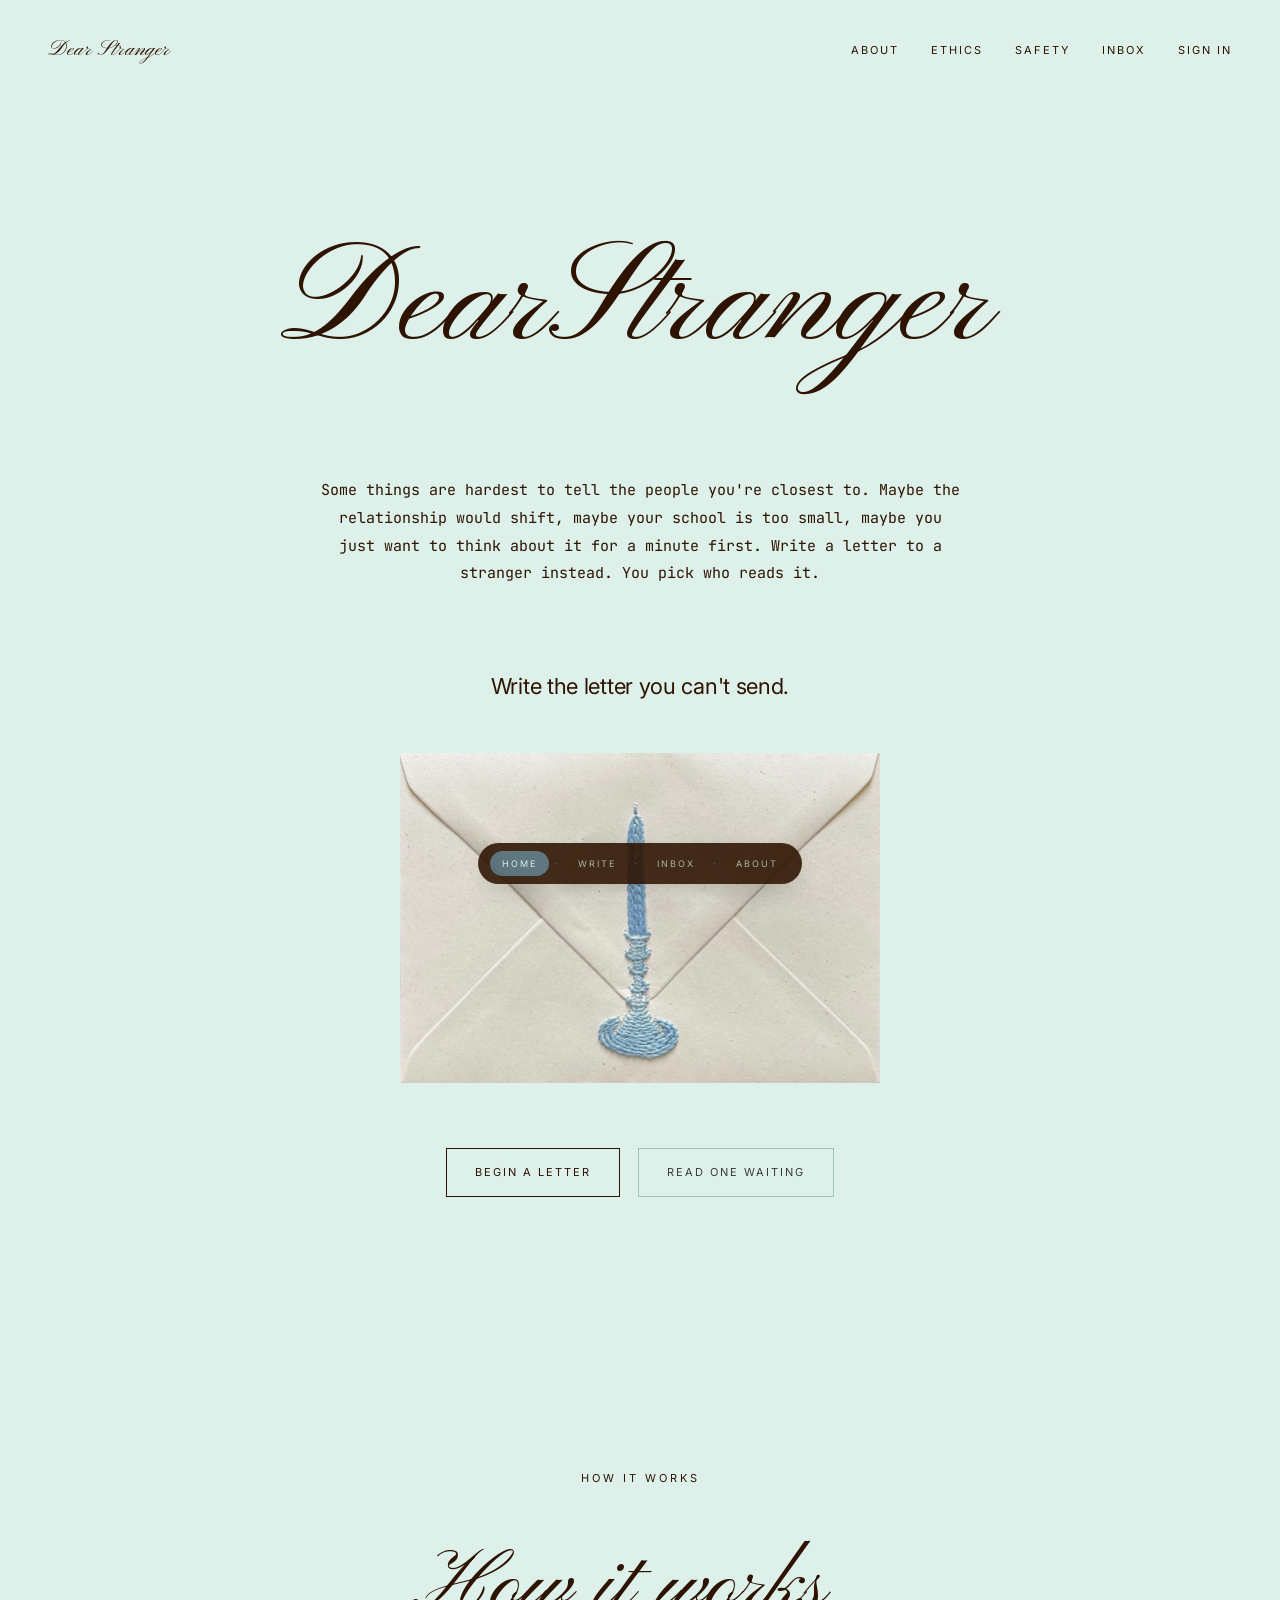
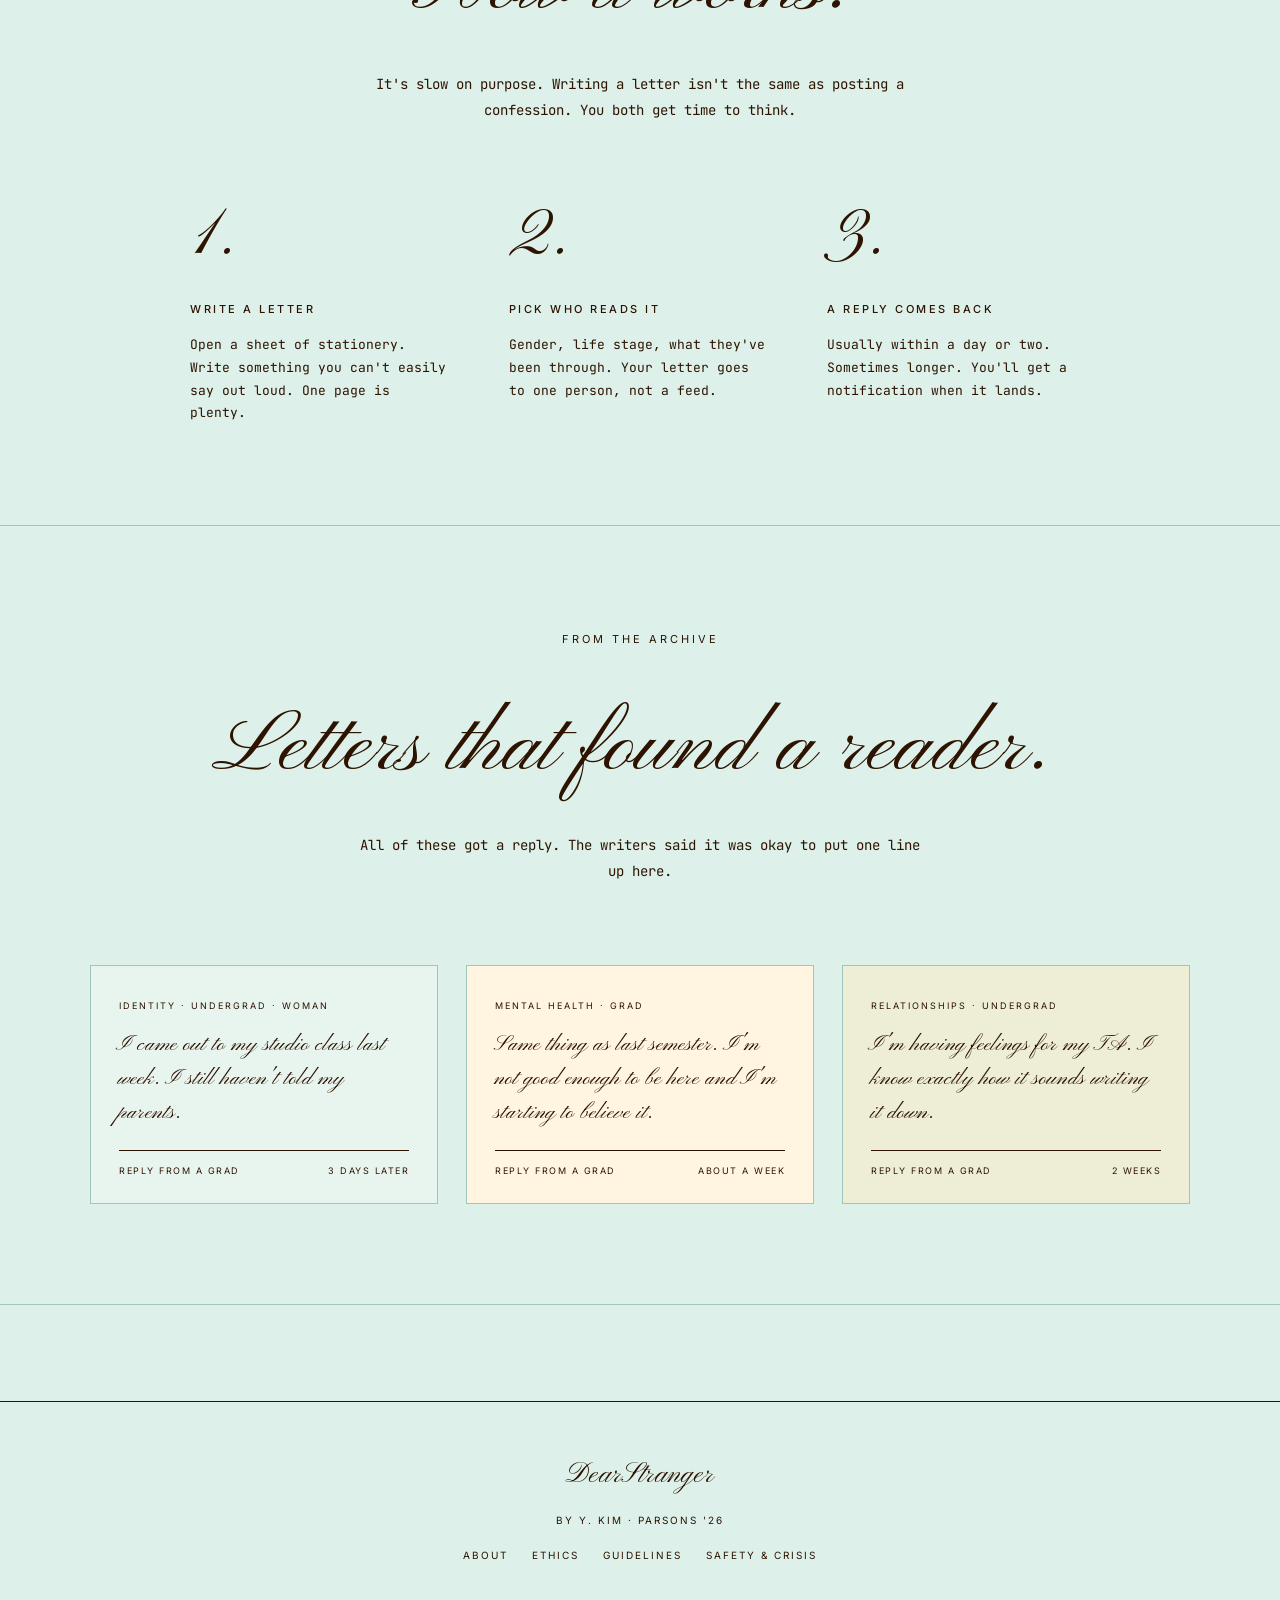
==== commit 8170b6f2: "Remove search link from site header" ====
--- a/index.html
+++ b/index.html
@@ -59,6 +59,7 @@
 
 <header class="site-header">
   <div class="nav-inner">
+    <a href="index.html" class="brand">Dear Stranger</a>
     <nav class="nav-links">
       <a href="about.html">About</a>
       <a href="about.html#ethics">Ethics</a>
@@ -66,7 +67,6 @@
       <a href="inbox.html">Inbox</a>
       <a href="write.html">Sign In</a>
     </nav>
-    <a href="#" class="search">Search</a>
   </div>
 </header>
 
@@ -85,7 +85,7 @@
 
     <a href="write.html" class="hero-envelope-link">
       <img src="Envelope2.jpg" alt="Envelope" class="env-closed">
-      <img src="Envelope_open.jpg" alt="Open envelope" class="env-open">
+      <img src="Envelope_open.png" alt="Open envelope" class="env-open">
       <span class="env-cta">Write your letter</span>
     </a>
 
--- a/style.css
+++ b/style.css
@@ -66,16 +66,17 @@
   gap: 24px;
 }
 .brand {
-  font-family: var(--sans);
-  font-size: 11px;
-  letter-spacing: 2px;
-  text-transform: uppercase;
+  font-family: var(--script);
+  font-size: 28px;
+  letter-spacing: 0;
+  text-transform: none;
   color: var(--ink);
   border: none;
-  font-weight: 500;
-  opacity: 0;
-  pointer-events: none;
-}
+  font-weight: 400;
+  line-height: 1;
+  text-decoration: none;
+}
+.brand:hover { color: var(--accent-deep); }
 .nav-links {
   display: flex;
   gap: 32px;
